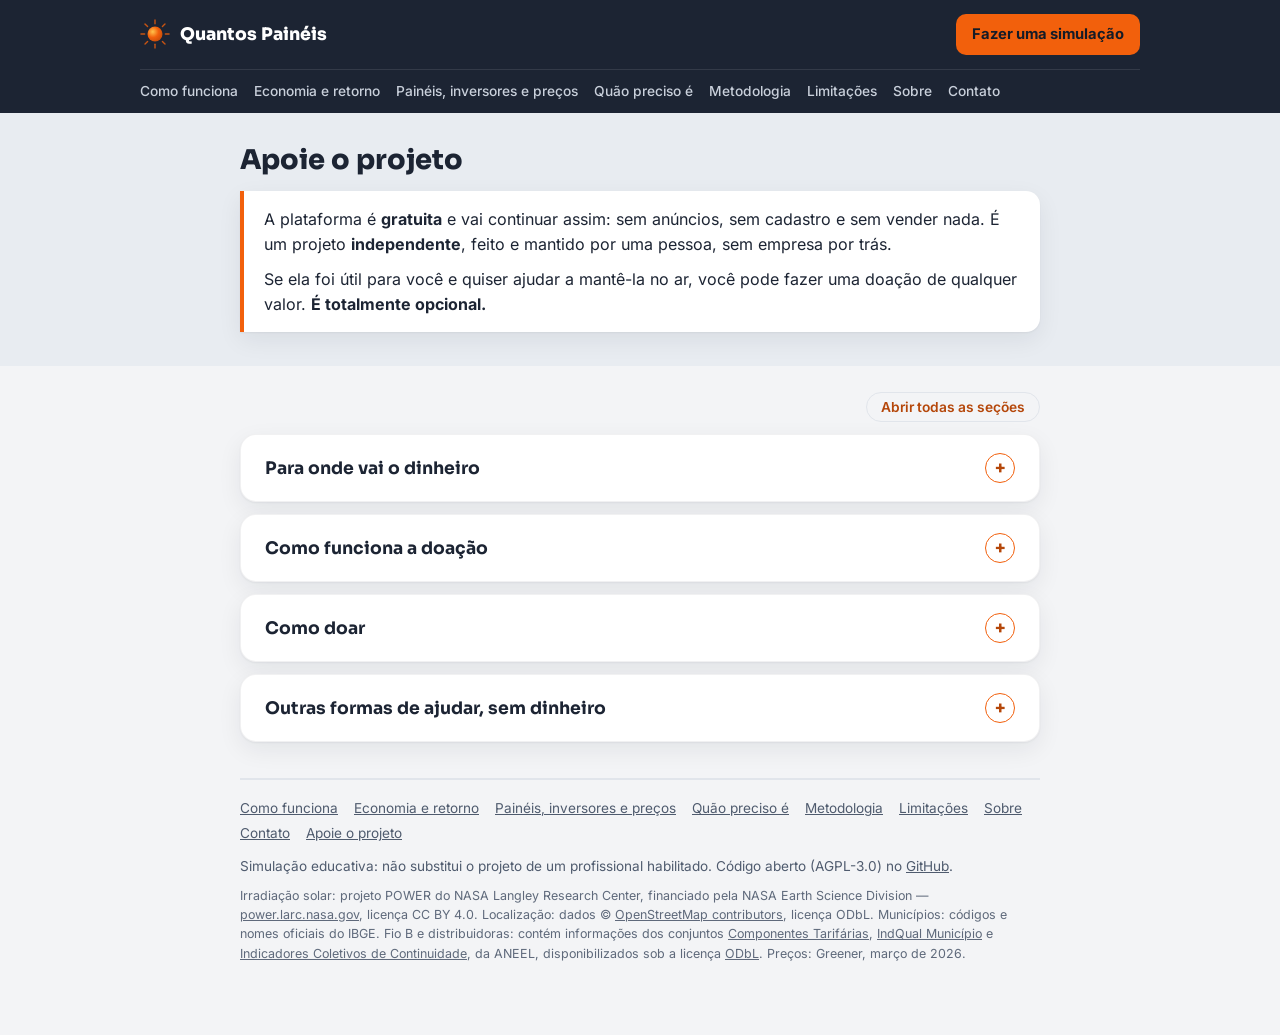
==== static/apoie.html @ cda0edd5 "Versao do site Quantos Paineis (publicacao) Tudo o que foi feito depois da entrega do TCC (fases 1 e" ====
<!DOCTYPE html>
<html lang="pt-br">
<head>
<meta charset="UTF-8">
<meta name="viewport" content="width=device-width, initial-scale=1">
<title>Apoie o projeto — Quantos Painéis</title>
<link rel="stylesheet" href="/static/style.css">
<link rel="stylesheet" href="/static/paginas.css">
<link rel="icon" href="/static/favicon.svg" type="image/svg+xml">
</head>
<body>
<a class="pular-conteudo no-print" href="#conteudo">Pular para o conteúdo</a>
<header class="topo-site no-print">
    <div class="topo-conteudo">
        <a class="topo-marca" href="/"><svg width="30" height="30" viewBox="0 0 64 64" aria-hidden="true" focusable="false"><defs><radialGradient id="solTopoGrad" cx="35%" cy="35%" r="70%"><stop offset="0%" stop-color="#FFC24B"/><stop offset="55%" stop-color="#F2600C"/><stop offset="100%" stop-color="#C94E0A"/></radialGradient></defs><g stroke="#F2600C" stroke-width="3" stroke-linecap="round" opacity="0.8"><line x1="32" y1="2" x2="32" y2="10"/><line x1="32" y1="54" x2="32" y2="62"/><line x1="2" y1="32" x2="10" y2="32"/><line x1="54" y1="32" x2="62" y2="32"/><line x1="10.7" y1="10.7" x2="16.2" y2="16.2"/><line x1="47.8" y1="47.8" x2="53.3" y2="53.3"/><line x1="10.7" y1="53.3" x2="16.2" y2="47.8"/><line x1="47.8" y1="16.2" x2="53.3" y2="10.7"/></g><circle cx="32" cy="32" r="16" fill="url(#solTopoGrad)"/></svg><span>Quantos Painéis</span></a>
        <div class="topo-acoes">
            <details class="topo-menu-celular">
                <summary>Páginas</summary>
                <ul>
                    <li><a href="/entenda">Como funciona</a></li>
                    <li><a href="/economia">Economia e retorno</a></li>
                    <li><a href="/equipamentos">Painéis, inversores e preços</a></li>
                    <li><a href="/precisao">Quão preciso é</a></li>
                    <li><a href="/metodologia">Metodologia</a></li>
                    <li><a href="/limitacoes">Limitações</a></li>
                    <li><a href="/sobre">Sobre</a></li>
                    <li><a href="/contato">Contato</a></li>
                </ul>
            </details>
            <a class="btn-simular-topo" href="/"><span class="so-pc">Fazer uma simulação</span><span class="so-cel">Simular</span></a>
        </div>
    </div>
    <nav class="topo-menu" aria-label="Páginas de explicação">
        <ul>
            <li><a href="/entenda">Como funciona</a></li>
            <li><a href="/economia">Economia e retorno</a></li>
            <li><a href="/equipamentos">Painéis, inversores e preços</a></li>
            <li><a href="/precisao">Quão preciso é</a></li>
            <li><a href="/metodologia">Metodologia</a></li>
            <li><a href="/limitacoes">Limitações</a></li>
            <li><a href="/sobre">Sobre</a></li>
            <li><a href="/contato">Contato</a></li>
        </ul>
    </nav>
</header>
<main id="conteudo">
<div class="faixa-pagina">
<div class="faixa-pagina-conteudo">
<h1 class="pagina-titulo">Apoie o projeto</h1>
<div class="resumo-pagina">
<p>A plataforma é <strong>gratuita</strong> e vai continuar assim: sem anúncios, sem cadastro e sem vender nada. É um projeto <strong>independente</strong>, feito e mantido por uma pessoa, sem empresa por trás.</p>
<p>Se ela foi útil para você e quiser ajudar a mantê-la no ar, você pode fazer uma doação de qualquer valor. <strong>É totalmente opcional.</strong></p>
</div>
</div>
</div>
<div class="page-wrap pagina-corpo">
<p class="abrir-todas no-print"><button type="button" class="btn-abrir-todas" aria-pressed="false">Abrir todas as seções</button></p>

<section class="card secao" aria-labelledby="para-onde-vai-o-dinheiro">
<details class="secao-sanfona">
    <summary><h2 id="para-onde-vai-o-dinheiro"><span class="divider-dot"></span>Para onde vai o dinheiro</h2></summary>
<div class="secao-conteudo">
<p>Manter o site tem um custo pequeno, e queremos que você saiba qual é:</p>
<div class="tabela-wrap"><table class="tabela-geracao">
<thead>
<tr>
<th scope="col">Custo</th>
<th scope="col">Valor</th>
<th scope="col">Situação</th>
</tr>
</thead>
<tbody>
<tr>
<th scope="row">Domínio (o endereço do site)</th>
<td>cerca de R$ 40 por ano</td>
<td>necessário</td>
</tr>
<tr>
<th scope="row">Hospedagem</th>
<td>R$ 0 hoje (plano gratuito)</td>
<td>funciona, mas o site "dorme" quando fica sem visitas e demora cerca de 1 minuto para abrir de novo</td>
</tr>
<tr>
<th scope="row">Hospedagem que não "dorme"</th>
<td>cerca de R$ 38 por mês</td>
<td>só se as doações permitirem</td>
</tr>
</tbody>
</table></div>
<p><strong>A ordem de uso das doações:</strong> primeiro, pagar o domínio. Se sobrar, melhorar a hospedagem, para o site abrir na hora.</p>
</div>
</details>
</section>

<section class="card secao" aria-labelledby="como-funciona-a-doacao">
<details class="secao-sanfona">
    <summary><h2 id="como-funciona-a-doacao"><span class="divider-dot"></span>Como funciona a doação</h2></summary>
<div class="secao-conteudo">
<ul>
<li><strong>Não dá direito a nada em troca.</strong> Quem doa e quem não doa usa exatamente a mesma plataforma, com os mesmos resultados. Não existe versão "melhor" para quem doa.</li>
<li><strong>Não aceitamos doações de empresas do setor de energia solar</strong> (fabricantes, distribuidores ou empresas instaladoras). A plataforma compara equipamentos e mostra preços de mercado, e ela só é confiável se ninguém do setor pagar por ela.</li>
<li><strong>Não pedimos cadastro para doar.</strong> Como em qualquer Pix, o seu nome aparece no extrato de quem recebe. Ele não é publicado nem usado para nada além da declaração de imposto de renda, que pede os dados de quem doou.</li>
</ul>
</div>
</details>
</section>

<section class="card secao" aria-labelledby="como-doar">
<details class="secao-sanfona">
    <summary><h2 id="como-doar"><span class="divider-dot"></span>Como doar</h2></summary>
<div class="secao-conteudo">
<p><strong>Pix:</strong> <em>(a chave será publicada junto com o site)</em></p>
</div>
</details>
</section>

<section class="card secao" aria-labelledby="outras-formas-de-ajudar-sem-dinheiro">
<details class="secao-sanfona">
    <summary><h2 id="outras-formas-de-ajudar-sem-dinheiro"><span class="divider-dot"></span>Outras formas de ajudar, sem dinheiro</h2></summary>
<div class="secao-conteudo">
<ul>
<li><strong>Avise se achar um erro.</strong> Numa ferramenta que se propõe a ser conferível, um erro apontado vale muito. Veja a página <a href="/contato"><strong>Contato</strong></a>.</li>
<li><strong>Compartilhe</strong> com quem está pensando em instalar energia solar.</li>
<li><strong>Se você programa</strong>, o código é aberto e está no <a href="https://github.com/gandalfa1/dimensionamento-fotovoltaico" target="_blank" rel="noopener">GitHub</a>.</li>
</ul>
</div>
</details>
</section>
</div>
</main>
<div class="page-wrap rodape-wrap">
<footer class="rodape-paginas">
    <ul>
        <li><a href="/entenda">Como funciona</a></li>
        <li><a href="/economia">Economia e retorno</a></li>
        <li><a href="/equipamentos">Painéis, inversores e preços</a></li>
        <li><a href="/precisao">Quão preciso é</a></li>
        <li><a href="/metodologia">Metodologia</a></li>
        <li><a href="/limitacoes">Limitações</a></li>
        <li><a href="/sobre">Sobre</a></li>
        <li><a href="/contato">Contato</a></li>
        <li><a href="/apoie">Apoie o projeto</a></li>
    </ul>
    <p>Simulação educativa: não substitui o projeto de um profissional habilitado. Código aberto (AGPL-3.0) no <a href="https://github.com/gandalfa1/dimensionamento-fotovoltaico" target="_blank" rel="noopener">GitHub</a>.</p>
    <p class="rodape-creditos">Irradiação solar: projeto POWER do NASA Langley Research Center, financiado pela NASA Earth Science Division — <a href="https://power.larc.nasa.gov/" target="_blank" rel="noopener">power.larc.nasa.gov</a>, licença CC BY 4.0. Localização: dados © <a href="https://www.openstreetmap.org/copyright" target="_blank" rel="noopener">OpenStreetMap contributors</a>, licença ODbL. Municípios: códigos e nomes oficiais do IBGE. Fio B e distribuidoras: contém informações dos conjuntos <a href="https://dadosabertos.aneel.gov.br/dataset/componentes-tarifarias" target="_blank" rel="noopener">Componentes Tarifárias</a>, <a href="https://dadosabertos.aneel.gov.br/dataset/indqual-municipio" target="_blank" rel="noopener">IndQual Município</a> e <a href="https://dadosabertos.aneel.gov.br/dataset/indicadores-coletivos-de-continuidade-dec-e-fec" target="_blank" rel="noopener">Indicadores Coletivos de Continuidade</a>, da ANEEL, disponibilizados sob a licença <a href="https://opendatacommons.org/licenses/odbl/1-0/" target="_blank" rel="noopener">ODbL</a>. Preços: Greener, março de 2026.</p>
</footer>
</div>
<script>
(function () {
    var secoes = document.querySelectorAll("details.secao-sanfona");
    function abrirAlvo() {
        if (!location.hash) { return; }
        var alvo = document.getElementById(decodeURIComponent(location.hash.slice(1)));
        if (!alvo) { return; }
        var d = alvo.closest("details.secao-sanfona");
        if (d && !d.open) { d.open = true; }
        alvo.scrollIntoView();
    }
    window.addEventListener("hashchange", abrirAlvo);
    abrirAlvo();
    var botao = document.querySelector(".btn-abrir-todas");
    function todasAbertas() { return Array.prototype.every.call(secoes, function (d) { return d.open; }); }
    function atualizarBotao() {
        if (!botao) { return; }
        var abertas = todasAbertas();
        botao.textContent = abertas ? "Fechar todas as seções" : "Abrir todas as seções";
        botao.setAttribute("aria-pressed", abertas ? "true" : "false");
    }
    if (botao) {
        botao.addEventListener("click", function () {
            var abrir = !todasAbertas();
            secoes.forEach(function (d) { d.open = abrir; });
            atualizarBotao();
        });
        secoes.forEach(function (d) { d.addEventListener("toggle", atualizarBotao); });
    }
    window.addEventListener("beforeprint", function () {
        secoes.forEach(function (d) { if (!d.open) { d.open = true; d.dataset.abertaParaImprimir = "sim"; } });
    });
    window.addEventListener("afterprint", function () {
        document.querySelectorAll("details[data-aberta-para-imprimir]").forEach(function (d) {
            d.open = false; delete d.dataset.abertaParaImprimir;
        });
        atualizarBotao();
    });
})();
</script>
<script src="/static/tabelas.js" defer></script>
</body>
</html>
---- static/style.css ----
/* =========================================================
   Plataforma de Dimensionamento Solar — estilo visual
   Paleta: branco + laranja (tema solar), com toques dourados
   ========================================================= */

/* Fontes guardadas no próprio site (30/09/2026, fase 1, passo 5). Antes vinham
   do Google Fonts, e o navegador de quem visita se conectava ao Google. Mesmas
   famílias e pesos de antes (Sora 600/700/800, Inter 400/500/600/700), conjunto
   latino, licença SIL Open Font License 1.1 (fonts/OFL-Inter.txt e
   fonts/OFL-Sora.txt); arquivos do pacote @fontsource 5.3.0. */
@font-face {
  font-family: 'Sora';
  font-style: normal;
  font-weight: 600;
  font-display: swap;
  src: url('fonts/sora-latin-600-normal.woff2') format('woff2');
}
@font-face {
  font-family: 'Sora';
  font-style: normal;
  font-weight: 700;
  font-display: swap;
  src: url('fonts/sora-latin-700-normal.woff2') format('woff2');
}
@font-face {
  font-family: 'Sora';
  font-style: normal;
  font-weight: 800;
  font-display: swap;
  src: url('fonts/sora-latin-800-normal.woff2') format('woff2');
}
@font-face {
  font-family: 'Inter';
  font-style: normal;
  font-weight: 400;
  font-display: swap;
  src: url('fonts/inter-latin-400-normal.woff2') format('woff2');
}
@font-face {
  font-family: 'Inter';
  font-style: normal;
  font-weight: 500;
  font-display: swap;
  src: url('fonts/inter-latin-500-normal.woff2') format('woff2');
}
@font-face {
  font-family: 'Inter';
  font-style: normal;
  font-weight: 600;
  font-display: swap;
  src: url('fonts/inter-latin-600-normal.woff2') format('woff2');
}
@font-face {
  font-family: 'Inter';
  font-style: normal;
  font-weight: 700;
  font-display: swap;
  src: url('fonts/inter-latin-700-normal.woff2') format('woff2');
}

:root {
  /* DESIGN B "faixa escura" (melhorias do site, 03/10/2026, parte 1), escolhido
     pela aluna. Fundo cinza-claro frio, texto azul-noite, o laranja #F2600C
     mantido como cor de destaque. Contraste conferido (WCAG AA = 4,5:1):
     texto #1C2433 sobre branco 15,6:1; texto apagado #4F5B6E sobre branco
     6,9:1 e sobre o fundo 6,3:1; laranja-escuro #B5470A (links) sobre branco
     5,4:1 e sobre o fundo 4,9:1. Antes: #C94E0A sobre #FAF7F2 dava 4,29:1. */
  --color-bg: #F3F4F6;
  --color-surface: #FFFFFF;
  --color-primary: #F2600C;
  --color-primary-dark: #B5470A;
  --color-gold: #FFC24B;
  --color-text: #1C2433;
  --color-text-muted: #4F5B6E;
  --color-border: #E1E5EB;
  --color-dica-bg: #FFF6E6;
  --color-muted-bar: #C9D0DB;
  /* o "céu noturno" do topo e do resumo do resultado */
  --color-noite: #1C2433;
  --color-noite-2: #141B27;
  --color-noite-texto: #C9D0DB;
  --shadow-card: 0 1px 2px rgba(20, 27, 39, 0.05), 0 8px 24px rgba(20, 27, 39, 0.07);
  --radius: 14px;
}

* { box-sizing: border-box; }

html { scroll-behavior: smooth; }

body {
  margin: 0;
  background: var(--color-bg);
  color: var(--color-text);
  font-family: 'Inter', system-ui, sans-serif;
  font-size: 16px;
  line-height: 1.55;
}

/* A faixa "horizonte solar" (6 px em degradê) que ficava no alto da página
   saiu no design B: o topo escuro com o sol faz esse papel. */

.page-wrap {
  max-width: 840px;
  margin: 0 auto;
  padding: 40px 20px 64px;
}

/* ---------- Cabeçalho ---------- */
.page-header {
  display: flex;
  align-items: center;
  gap: 16px;
  margin-bottom: 28px;
}

.sun-icon svg { display: block; }

.page-header h1 {
  font-family: 'Sora', sans-serif;
  font-size: 1.65rem;
  font-weight: 800;
  margin: 0 0 4px;
  color: var(--color-text);
}

.page-header p {
  margin: 0;
  color: var(--color-text-muted);
  font-size: 0.98rem;
}

/* ---------- Resumo em destaque (hero) ----------
   design B, parte 3 (06/10/2026): o resumo do resultado passou para o
   "céu noturno", o mesmo azul-noite do topo e da faixa da página inicial,
   com o brilho laranja no canto. Os NÚMEROS ficam em dourado (#FFC24B sobre
   #1C2433 = 9,7:1) e os rótulos em cinza-claro (#C9D0DB = 10,0:1). Antes o
   fundo era um degradê laranja com texto branco, que na parte clara dava
   3,25:1 (abaixo dos 4,5:1 do WCAG AA). */
.resumo-hero {
  background:
    radial-gradient(520px 260px at 0% 0%, rgba(242, 96, 12, 0.32), transparent 65%),
    var(--color-noite);
  color: #fff;
  border-radius: var(--radius);
  padding: 26px 30px;
  margin-bottom: 24px;
  box-shadow: 0 12px 30px rgba(20, 27, 39, 0.22);
}

.resumo-hero .resumo-label {
  font-size: 0.78rem;
  text-transform: uppercase;
  letter-spacing: 0.07em;
  color: var(--color-gold);
  margin: 0 0 6px;
  font-weight: 700;
}

.resumo-hero .resumo-numero-grande {
  font-family: 'Sora', sans-serif;
  font-size: 2.3rem;
  font-weight: 800;
  margin: 0;
  line-height: 1.15;
  color: #fff;
}

.resumo-hero .resumo-subtitulo {
  font-size: 0.98rem;
  color: var(--color-noite-texto);
  margin: 4px 0 18px;
}

.resumo-stats {
  display: grid;
  grid-template-columns: repeat(3, 1fr);
  gap: 16px;
  padding-top: 16px;
  border-top: 1px solid rgba(255, 255, 255, 0.14);
}

.resumo-stat {
  display: flex;
  flex-direction: column;
  gap: 3px;
}

.resumo-stat-label {
  font-size: 0.72rem;
  color: var(--color-noite-texto);
  text-transform: uppercase;
  letter-spacing: 0.04em;
}

.resumo-stat-valor {
  font-family: 'Sora', sans-serif;
  font-weight: 700;
  font-size: 1.3rem;
  color: var(--color-gold);
}

/* ITENS 18 + 2 (06/10/2026): "cerca de" / "em média" numa linha pequena
   acima do número arredondado do resumo. */
.resumo-cerca {
  display: block;
  font-family: 'Inter', sans-serif;
  font-weight: 500;
  font-size: 0.72rem;
  color: var(--color-noite-texto);
}

/* (revisao geral, parte 3, 07/10/2026) a garantia de 25 anos, embaixo do tempo de retorno. */
.resumo-garantia {
  display: block;
  font-family: 'Inter', sans-serif;
  font-weight: 500;
  font-size: 0.72rem;
  color: var(--color-noite-texto);
  margin-top: 4px;
}

/* Nota embaixo do quadro "Investimento e retorno": valores exatos x resumo. */
.nota-exata {
  font-size: 0.8rem;
  color: var(--color-text-muted);
  margin: 12px 0 0;
}

.resumo-hero .resumo-aviso {
  margin: 16px 0 0;
  padding-top: 12px;
  border-top: 1px solid rgba(255, 255, 255, 0.14);
  font-size: 0.78rem;
  color: var(--color-noite-texto);
}

/* ---------- Cartões / seções ---------- */
.card {
  background: var(--color-surface);
  border: 1px solid rgba(20, 27, 39, 0.06);
  border-radius: 16px;
  box-shadow: var(--shadow-card);
  padding: 30px 32px 32px;
  margin-bottom: 24px;
}

/* design B: o título do cartão perdeu a bolinha e o fio bege de baixo
   (menos "caixa dentro de caixa"); ficou maior e escuro */
.card h2 {
  font-family: 'Sora', sans-serif;
  font-size: 1.25rem;
  font-weight: 700;
  margin: 0 0 18px;
  color: var(--color-text);
  display: flex;
  align-items: center;
  gap: 8px;
}

.card h2 .divider-dot { display: none; }

.card h3 {
  font-family: 'Sora', sans-serif;
  font-size: 0.95rem;
  font-weight: 700;
  margin: 0 0 12px;
  color: var(--color-text-muted);
}

/* ---------- Formulário ---------- */
.form-group {
  margin-bottom: 20px;
}

.form-group label {
  display: flex;
  align-items: center;
  flex-wrap: wrap;
  gap: 6px;
  font-weight: 600;
  font-size: 0.92rem;
  margin-bottom: 6px;
  color: var(--color-text);
}

.form-group .hint {
  font-size: 0.84rem;
  color: var(--color-text-muted);
  margin: 4px 0 0;
}

input[type="text"],
input[type="number"],
select {
  width: 100%;
  min-height: 48px;
  padding: 11px 14px;
  font-family: 'Inter', sans-serif;
  font-size: 1rem;
  color: var(--color-text);
  background: #FFFFFF;
  border: 1.5px solid #C3CAD5;
  border-radius: 10px;
  transition: border-color 0.15s ease, box-shadow 0.15s ease;
}

input[type="text"]:focus,
input[type="number"]:focus,
select:focus {
  outline: none;
  border-color: var(--color-primary-dark);
  box-shadow: 0 0 0 3px rgba(242, 96, 12, 0.25);
}

.form-row {
  display: grid;
  grid-template-columns: 1fr 1fr;
  gap: 18px;
}

/* ---------- Dois caminhos para informar o consumo (14/09/2026) ----------
   A media e o historico de 12 meses sao caminhos ALTERNATIVOS, nao etapas
   de um mesmo preenchimento. Empilhados, um embaixo do outro, eles pareciam
   sequencia. Lado a lado, com o "ou" no meio, a escolha fica explicita. */
.caminhos {
  display: grid;
  grid-template-columns: 1fr auto 1fr;
  gap: 14px;
  align-items: start;
  margin: 4px 0 20px;
}

.caminho {
  border: 1.5px solid var(--color-border);
  border-radius: 12px;
  background: #F8F9FB;
  padding: 16px 16px 14px;
}

.caminho-titulo {
  font-family: 'Sora', sans-serif;
  font-size: 0.92rem;
  font-weight: 700;
  color: var(--color-text);
  margin: 0 0 8px;
}

/* O "ou" e uma coluna estreita entre as duas caixas, com um fio vertical
   atravessando por tras da palavra. */
.caminho-ou {
  position: relative;
  align-self: start;
  min-height: 132px;
  display: flex;
  align-items: center;
  justify-content: center;
  width: 34px;
}

.caminho-ou::before {
  content: "";
  position: absolute;
  top: 6px;
  bottom: 6px;
  left: 50%;
  width: 1px;
  background: var(--color-border);
}

.caminho-ou span {
  position: relative;
  background: var(--color-surface);
  padding: 6px 0;
  font-size: 0.78rem;
  letter-spacing: 1px;
  color: var(--color-text-muted);
}

/* Dentro da caixa, o bloco recolhido dos 12 meses nao precisa da propria
   moldura: a caixa ja e a moldura. */
.caminho .exemplo-fatura {
  border: none;
  background: transparent;
  border-radius: 0;
  margin: 0;
  padding: 0;
}

.caminho .exemplo-fatura summary { padding: 8px 0; }
.caminho .exemplo-fatura-conteudo { padding: 4px 0 0; }

/* Os 12 meses numa grade de 3 colunas: cabe na caixa estreita, fica com
   4 linhas em vez de 6 e lembra o quadro do historico da propria fatura. */
.caminho .form-row {
  grid-template-columns: repeat(3, 1fr);
  gap: 8px;
}

.caminho .form-row .form-group { margin-bottom: 6px; min-width: 0; }

.caminho .form-row label {
  font-size: 0.78rem;
  font-weight: 600;
  margin-bottom: 3px;
  color: var(--color-text-muted);
}

.caminho .form-row input[type="number"] {
  padding: 8px 8px;
  font-size: 0.9rem;
}

@media (max-width: 600px) {
  .caminhos { grid-template-columns: 1fr; }
  .caminho-ou {
    width: auto;
    min-height: 0;
    padding: 2px 0;
  }
  .caminho-ou::before {
    top: 50%;
    bottom: auto;
    left: 6px;
    right: 6px;
    width: auto;
    height: 1px;
  }
  .caminho-ou span { padding: 0 12px; }
}

/* ---------- Autocomplete de cidade ---------- */
.autocomplete-wrap { position: relative; }

.sugestoes-lista {
  position: absolute;
  z-index: 40;
  top: 100%;
  left: 0;
  right: 0;
  margin: 4px 0 0;
  padding: 6px 0;
  list-style: none;
  background: #fff;
  border: 1.5px solid var(--color-border);
  border-radius: 10px;
  box-shadow: 0 10px 26px rgba(43, 38, 32, 0.14);
  max-height: 230px;
  overflow-y: auto;
}

.sugestoes-lista li {
  padding: 9px 14px;
  font-size: 0.9rem;
  cursor: pointer;
  border-bottom: 1px solid var(--color-border);
}

.sugestoes-lista li:last-child { border-bottom: none; }

.sugestoes-lista li:hover {
  background: var(--color-dica-bg);
}

.hint-fonte {
  font-size: 0.72rem;
  color: var(--color-text-muted);
  /* (revisao geral, parte 3, 07/10/2026) sem a opacidade de 0,75: com ela o
     contraste caia para 3,6:1 (o WCAG AA pede 4,5:1 em texto pequeno). */
  margin: 3px 0 0;
}

/* ---------- Exemplo ilustrativo de fatura ---------- */
.exemplo-fatura {
  margin: 4px 0 22px;
  border: 1.5px solid var(--color-border);
  border-radius: 12px;
  padding: 2px 16px;
  background: #F8F9FB;
}

.exemplo-fatura summary {
  cursor: pointer;
  list-style: none;
  padding: 12px 2px;
  font-weight: 600;
  font-size: 0.92rem;
  display: flex;
  justify-content: space-between;
  align-items: center;
  gap: 12px;
  color: var(--color-primary-dark);
}

.exemplo-fatura summary::-webkit-details-marker { display: none; }

.exemplo-fatura summary::after {
  content: "+";
  font-family: 'Sora', sans-serif;
  font-size: 1.3rem;
  font-weight: 700;
  color: var(--color-primary);
  flex-shrink: 0;
  transition: transform 0.15s ease;
}

.exemplo-fatura[open] summary::after { transform: rotate(45deg); }

.exemplo-fatura-conteudo { padding: 4px 2px 16px; }

.exemplo-fatura-img {
  width: 100%;
  max-width: 560px;
  display: block;
  margin: 6px auto 10px;
  border-radius: 10px;
  border: 1px solid var(--color-border);
  background: #fff;
}

.btn-simular {
  width: 100%;
  padding: 14px 20px;
  margin-top: 6px;
  min-height: 54px;
  font-family: 'Sora', sans-serif;
  font-size: 1.05rem;
  font-weight: 700;
  /* design B: texto escuro sobre o laranja = 5,3:1 (o branco dava 3,25:1) */
  color: var(--color-noite-2);
  background: var(--color-primary);
  border: none;
  border-radius: 12px;
  cursor: pointer;
  transition: transform 0.12s ease, box-shadow 0.12s ease, opacity 0.12s ease, background 0.12s ease;
  box-shadow: 0 6px 16px rgba(242, 96, 12, 0.25);
}

.btn-simular:hover { background: #FF7A2E; transform: translateY(-1px); box-shadow: 0 8px 20px rgba(242, 96, 12, 0.32); }
.btn-simular:focus-visible { outline: 3px solid var(--color-noite); outline-offset: 3px; }
.btn-simular:active { transform: translateY(0); }
.btn-simular:disabled {
  opacity: 0.75;
  cursor: not-allowed;
  transform: none;
}

.btn-secundario {
  display: inline-block;
  margin-top: 8px;
  padding: 11px 22px;
  font-family: 'Sora', sans-serif;
  font-weight: 700;
  font-size: 0.95rem;
  color: var(--color-primary-dark);
  background: #fff;
  border: 1.5px solid var(--color-primary);
  border-radius: 10px;
  text-decoration: none;
  transition: background 0.15s ease;
}
.btn-secundario:hover { background: var(--color-dica-bg); }

button.btn-secundario {
  cursor: pointer;
  font-family: 'Sora', sans-serif;
}

/* ---------- Tooltip (ícone "i" com dica ao passar o mouse/tocar) ---------- */
.tip {
  position: relative;
  display: inline-flex;
  vertical-align: middle;
}

.tip-btn {
  /* (revisao geral, parte 3, 07/10/2026) 19 -> 24 px: o WCAG 2.2 (2.5.8) pede
     area de toque de pelo menos 24 x 24 px. */
  width: 24px;
  height: 24px;
  border-radius: 50%;
  border: 1.5px solid var(--color-primary);
  background: #fff;
  color: var(--color-primary-dark);
  font-family: 'Sora', sans-serif;
  font-weight: 700;
  font-size: 0.78rem;
  line-height: 1;
  cursor: help;
  display: inline-flex;
  align-items: center;
  justify-content: center;
  padding: 0;
}

.tip-bubble {
  position: absolute;
  left: 50%;
  bottom: 135%;
  transform: translateX(-50%) translateY(6px);
  width: 250px;
  max-width: 70vw;
  background: var(--color-text);
  color: #fff;
  font-size: 0.82rem;
  font-weight: 400;
  line-height: 1.45;
  padding: 10px 12px;
  border-radius: 8px;
  box-shadow: 0 8px 20px rgba(0, 0, 0, 0.18);
  opacity: 0;
  visibility: hidden;
  transition: opacity 0.15s ease, transform 0.15s ease;
  z-index: 30;
  text-align: left;
  pointer-events: none;
}

.tip-bubble::after {
  content: "";
  position: absolute;
  top: 100%;
  left: 50%;
  transform: translateX(-50%);
  border: 6px solid transparent;
  border-top-color: var(--color-text);
}

.tip:hover .tip-bubble,
.tip:focus-within .tip-bubble,
.tip-btn:focus .tip-bubble {
  opacity: 1;
  visibility: visible;
  transform: translateX(-50%) translateY(0);
}

/* ---------- Listas de resultado ---------- */
.resultado-lista {
  list-style: none;
  margin: 0;
  padding: 0;
}

.resultado-lista li {
  display: flex;
  justify-content: space-between;
  align-items: center;
  gap: 12px;
  padding: 10px 0;
  /* design B, parte 3: fio contínuo e claro (o tracejado saiu) */
  border-bottom: 1px solid var(--color-border);
  font-size: 0.96rem;
}

.resultado-lista li:last-child { border-bottom: none; }

.resultado-lista li span:first-child {
  display: flex;
  align-items: center;
  gap: 6px;
}

/* design B, parte 3: valores em tinta escura (antes laranja-escuro) - o
   laranja fica só nos destaques */
.resultado-lista .valor {
  font-weight: 700;
  color: var(--color-text);
  white-space: nowrap;
}

.resultado-lista li.destaque {
  background: var(--color-dica-bg);
  border-left: 3px solid var(--color-primary);
  border-radius: 8px;
  padding: 12px 14px;
  margin-top: 6px;
  border-bottom: none;
}

.resultado-lista li.destaque .valor { font-size: 1.1rem; font-family: 'Sora', sans-serif; }

/* ---------- Tabela mês a mês ---------- */
.tabela-wrap { overflow-x: auto; }

table.tabela-geracao {
  width: 100%;
  border-collapse: collapse;
  font-size: 0.92rem;
}

/* design B, parte 3: cabeçalho azul-noite com texto branco (15,6:1); antes
   era laranja com texto branco (3,25:1) */
table.tabela-geracao th {
  background: var(--color-noite);
  color: #fff;
  font-family: 'Sora', sans-serif;
  font-weight: 700;
  text-align: left;
  padding: 10px 14px;
}

table.tabela-geracao th:first-child { border-top-left-radius: 8px; }
table.tabela-geracao th:last-child { border-top-right-radius: 8px; }

table.tabela-geracao td {
  padding: 9px 14px;
  border-bottom: 1px solid var(--color-border);
}

table.tabela-geracao tr:nth-child(even) td {
  background: #F7F8FA;
}

/* itens 28 e 11 (06/10/2026): tabela do retorno ano a ano. A ultima linha e o
   ano em que a economia somada alcanca o custo: em negrito, com a borda de
   baixo mais forte, sem cor nova. Valores em reais alinhados a direita. */
table.tabela-retorno td:nth-child(n+2),
table.tabela-retorno th:nth-child(n+2) { text-align: right; }
table.tabela-retorno tr.linha-retorno td {
  font-weight: 700;
  border-bottom: 2px solid var(--color-noite);
}
table.tabela-retorno td { white-space: nowrap; }
table.tabela-retorno .retorno-meses { color: var(--color-text-muted); font-size: 0.85em; }
@media (max-width: 480px) {
  table.tabela-retorno { font-size: 0.82rem; }
  table.tabela-retorno th, table.tabela-retorno td { padding: 8px 6px; }
  table.tabela-retorno .retorno-meses { display: block; }
}

/* ---------- Gráficos de barra (feitos só com HTML/CSS) ---------- */
.grafico-scroll {
  overflow-x: auto;
  padding-bottom: 4px;
}

.grafico-barras {
  display: flex;
  align-items: flex-end;
  gap: 8px;
  height: 190px;
  min-width: 480px;
  padding-top: 30px;
  border-bottom: 2px solid var(--color-border);
}

.barra-col {
  flex: 1;
  display: flex;
  flex-direction: column;
  align-items: center;
  justify-content: flex-end;
  height: 100%;
}

.barra-valor {
  font-size: 0.66rem;
  font-weight: 700;
  color: var(--color-primary-dark);
  margin-bottom: 4px;
  white-space: nowrap;
}

.barra {
  width: 100%;
  max-width: 30px;
  border-radius: 6px 6px 0 0;
  background: linear-gradient(180deg, var(--color-gold), var(--color-primary));
}

.barra-gasto {
  background: linear-gradient(180deg, var(--color-primary), var(--color-primary-dark));
}

.mes-label {
  margin-top: 8px;
  font-size: 0.72rem;
  color: var(--color-text-muted);
}

.grafico-legenda {
  display: flex;
  gap: 20px;
  margin-bottom: 14px;
  font-size: 0.85rem;
  color: var(--color-text-muted);
}

.grafico-legenda .legenda-item {
  display: flex;
  align-items: center;
  gap: 6px;
}

.swatch {
  width: 12px;
  height: 12px;
  border-radius: 3px;
  display: inline-block;
}

.swatch-antes { background: var(--color-muted-bar); }
.swatch-depois { background: linear-gradient(135deg, var(--color-gold), var(--color-primary)); }

.grafico-barras-par {
  display: flex;
  align-items: flex-end;
  gap: 10px;
  height: 190px;
  min-width: 520px;
  padding-top: 8px;
  border-bottom: 2px solid var(--color-border);
}

.par-col {
  flex: 1;
  display: flex;
  flex-direction: column;
  align-items: center;
  justify-content: flex-end;
  height: 100%;
}

.par-barras {
  display: flex;
  align-items: flex-end;
  gap: 3px;
  height: 100%;
}

.par-barras .barra-antes,
.par-barras .barra-depois {
  width: 15px;
  border-radius: 5px 5px 0 0;
}

.par-barras .barra-antes { background: var(--color-muted-bar); }
.par-barras .barra-depois { background: linear-gradient(180deg, var(--color-gold), var(--color-primary)); }

.grafico-nota {
  font-size: 0.8rem;
  color: var(--color-text-muted);
  margin: 14px 0 0;
}

/* ---------- Comparação simples (2 barras): fatura informada vs. com solar ---------- */
.comparacao-simples {
  display: flex;
  align-items: flex-end;
  justify-content: center;
  gap: 26px;
  height: 200px;
  padding-top: 30px;
  margin: 6px 0 4px;
}

.comparacao-col {
  display: flex;
  flex-direction: column;
  align-items: center;
  justify-content: flex-end;
  height: 100%;
  width: 130px;
}

.comparacao-valor {
  font-family: 'Sora', sans-serif;
  font-weight: 700;
  font-size: 1rem;
  margin-bottom: 6px;
  color: var(--color-text);
}

.comparacao-barra {
  width: 88px;
  border-radius: 8px 8px 0 0;
}

.comparacao-antes { background: var(--color-muted-bar); }
.comparacao-depois { background: linear-gradient(180deg, var(--color-gold), var(--color-primary)); }

.comparacao-label {
  margin-top: 10px;
  font-size: 0.82rem;
  color: var(--color-text-muted);
  text-align: center;
  max-width: 128px;
  line-height: 1.3;
}

.comparacao-seta {
  display: flex;
  align-items: center;
  justify-content: center;
  height: 100%;
  padding-bottom: 46px;
}

.comparacao-delta {
  display: block;
  font-family: 'Sora', sans-serif;
  font-weight: 700;
  color: var(--color-primary-dark);
  background: var(--color-dica-bg);
  border-radius: 10px;
  padding: 10px 14px;
  font-size: 0.92rem;
  text-align: center;
  line-height: 1.35;
  white-space: nowrap;
}

.comparacao-delta small {
  display: block;
  font-weight: 600;
  font-size: 0.72rem;
  opacity: 0.85;
}

/* ---------- FAQ (usa <details>/<summary>, sem precisar de JavaScript) ---------- */
.faq-item {
  border-bottom: 1px solid var(--color-border);
}

.faq-item:last-child { border-bottom: none; }

.faq-item summary {
  cursor: pointer;
  list-style: none;
  padding: 14px 4px;
  font-weight: 600;
  font-size: 0.98rem;
  display: flex;
  justify-content: space-between;
  align-items: center;
  gap: 12px;
}

.faq-item summary::-webkit-details-marker { display: none; }

.faq-item summary::after {
  content: "+";
  font-family: 'Sora', sans-serif;
  font-size: 1.3rem;
  font-weight: 700;
  color: var(--color-primary);
  flex-shrink: 0;
  transition: transform 0.15s ease;
}

.faq-item[open] summary::after { transform: rotate(45deg); }

.faq-item p {
  margin: 0 4px 16px;
  color: var(--color-text-muted);
  font-size: 0.92rem;
}

/* ---------- Erro ---------- */
.erro-box {
  background: #FFF1EC;
  border-left: 4px solid var(--color-primary-dark);
  border-radius: 8px;
  padding: 18px 20px;
}

.erro-box h1 {
  font-family: 'Sora', sans-serif;
  font-size: 1.2rem;
  margin: 0 0 8px;
}

/* ---------- Pular para o conteudo e tabelas largas (revisao geral, parte 3, 07/10/2026) ----------
   O link fica fora da tela e aparece no primeiro Tab: quem usa teclado nao precisa
   passar pelos itens do menu. A "dica-rolagem" e escrita pelo static/tabelas.js
   so acima das tabelas que nao cabem na tela. */
.pular-conteudo {
  position: absolute;
  left: -9999px;
  top: 8px;
  z-index: 1000;
  background: #fff;
  color: var(--color-primary-dark);
  font-weight: 700;
  padding: 10px 16px;
  border-radius: 8px;
  box-shadow: 0 4px 14px rgba(0, 0, 0, 0.25);
}
.pular-conteudo:focus { left: 12px; }
.dica-rolagem {
  font-size: 0.82rem;
  color: var(--color-text-muted);
  margin: 6px 0 4px;
}
.tabela-wrap:focus-visible,
.grafico-rolagem:focus-visible {
  outline: 2px solid var(--color-primary);
  outline-offset: 2px;
}

/* ---------- Uso do formulario (revisao geral, parte 3, 07/10/2026) ---------- */
.link-botao {
  background: none;
  border: 0;
  padding: 0;
  font: inherit;
  font-weight: 600;
  color: var(--color-primary-dark);
  text-decoration: underline;
  cursor: pointer;
}
@media (max-width: 600px) {
  .botoes-imprimir { display: flex; flex-direction: column; gap: 8px; }
  .botoes-imprimir .btn-secundario { width: 100%; margin: 0; }
}

/* ---------- Rodapé ---------- */
.rodape {
  text-align: center;
  color: var(--color-text-muted);
  font-size: 0.82rem;
  margin-top: 32px;
}

/* ---------- Responsivo ---------- */
@media (max-width: 600px) {
  .page-wrap { padding: 24px 16px 48px; }

  /* ---------- Balaozinho de dica no celular (16/09/2026) ----------
     PROBLEMA MEDIDO no Chromium, numa tela de 390 px: o balaozinho tem
     250 px de largura fixa e e posicionado CENTRADO no icone "i". Sempre
     que o "i" fica a menos de 125 px de uma das bordas, o balaozinho passa
     da tela. Medido: a pagina do formulario ficava com 444 px e a de
     resultado com 456 px, e as duas rolavam de lado. O estouro pela
     ESQUERDA nao produz rolagem nenhuma - ele simplesmente CORTA o texto
     fora da tela (um dos balaozinhos do formulario comecava em -80 px, ou
     seja, um terco dele nao dava para ler).
     ESTREITAR NAO RESOLVE: como o balaozinho e centrado no "i", ele pode
     estourar dos dois lados, e a largura que caberia em todos os casos
     seria pequena demais para o texto.
     CORRECAO ADOTADA: no celular o balaozinho deixa de ficar colado no "i"
     e passa a aparecer preso ao rodape da tela, com 16 px de folga de cada
     lado - o mesmo respiro lateral que a pagina ja usa. Como e
     "position: fixed", ele e posicionado em relacao a TELA e nao entra na
     largura da pagina, entao nao tem como criar rolagem lateral; e como a
     largura vem das duas bordas, o texto cabe inteiro em qualquer celular.
     A seta sai junto, porque ela apontava para o "i". */
  .tip-bubble {
    position: fixed;
    left: 16px;
    right: 16px;
    bottom: 16px;
    top: auto;
    width: auto;
    max-width: none;
    transform: translateY(8px);
    z-index: 60;
    box-shadow: 0 10px 30px rgba(0, 0, 0, 0.32);
  }

  .tip-bubble::after { display: none; }

  .tip:hover .tip-bubble,
  .tip:focus-within .tip-bubble,
  .tip-btn:focus .tip-bubble { transform: translateY(0); }

  .card { padding: 20px 18px 22px; }
  .form-row { grid-template-columns: 1fr; }
  .page-header h1 { font-size: 1.35rem; }
  .resultado-lista li { flex-direction: column; align-items: flex-start; gap: 2px; }
  .resumo-hero .resumo-numero-grande { font-size: 1.7rem; }
  .resumo-hero { padding: 22px 20px; }
  .resumo-stats { grid-template-columns: 1fr; gap: 10px; }
  .comparacao-simples { gap: 12px; }
  .comparacao-col { width: 105px; }
  .comparacao-seta { padding-bottom: 40px; }
}

/* ---------- Impressão / Salvar como PDF ---------- */
.no-print { }

@media print {
  .topo-site { display: none !important; }
  body { background: #fff; }
  * {
    -webkit-print-color-adjust: exact !important;
    print-color-adjust: exact !important;
    color-adjust: exact !important;
  }
  .card { box-shadow: none; border: 1px solid #ddd; }
  .resumo-hero {
    background: #fff !important;
    color: var(--color-text) !important;
    border: 2px solid var(--color-primary);
    box-shadow: none;
  }
  .resumo-hero .resumo-aviso { border-top-color: var(--color-border); }
  /* design B, parte 3: dourado e cinza-claro somem no papel branco */
  .resumo-hero .resumo-label,
  .resumo-hero .resumo-numero-grande,
  .resumo-hero .resumo-subtitulo,
  .resumo-hero .resumo-stat-label,
  .resumo-hero .resumo-stat-valor,
  .resumo-hero .resumo-cerca,
  .resumo-hero .resumo-garantia,
  .resumo-hero .resumo-aviso { color: var(--color-text) !important; }
  .resumo-stats { border-top-color: var(--color-border); }
  table.tabela-geracao th { background: #E9ECF1 !important; color: var(--color-text) !important; }
  .tip-btn { display: none; }
  .grafico-barras, .grafico-barras-par { min-width: 0; }
  .grafico-scroll { overflow: visible; }
  .no-print { display: none !important; }
}

/* =========================================================
   TOPO COMUM A TODAS AS PÁGINAS (design B, parte 1 — 03/10/2026)
   Antes, só as 9 páginas de explicação tinham marca e menu no topo; a
   página inicial e a do resultado não tinham, e o site parecia dois sites.
   Agora as 11 telas usam o mesmo topo: templates/_topo.html (inicial e
   resultado) e o gerador das páginas (claude/paginas_base.py) escrevem a
   MESMA marcação. No computador o menu fica numa segunda linha; no celular
   ele vira o botão "Páginas" (<details>, sem nenhum script).
   ========================================================= */
.topo-site {
  background: var(--color-noite);
  color: #fff;
}

.topo-conteudo {
  position: relative;
  /* o topo é mais largo que o conteúdo (840 px) para o menu de 8 páginas
     caber numa linha só */
  max-width: 1040px;
  margin: 0 auto;
  padding: 14px 20px;
  display: flex;
  align-items: center;
  justify-content: space-between;
  flex-wrap: wrap;
  gap: 10px 14px;
}

.topo-marca {
  display: flex;
  align-items: center;
  gap: 10px;
  color: #fff;
  text-decoration: none;
  font-family: 'Sora', sans-serif;
  font-weight: 800;
  font-size: 1.08rem;
}

.topo-marca svg { display: block; flex-shrink: 0; }

.topo-acoes {
  display: flex;
  align-items: center;
  gap: 10px;
}

/* botão laranja com texto escuro: 5,3:1 (branco sobre o laranja dava 3,25:1) */
.btn-simular-topo {
  display: inline-block;
  background: var(--color-primary);
  color: var(--color-noite-2);
  text-decoration: none;
  font-weight: 700;
  font-size: 0.92rem;
  padding: 9px 16px;
  border-radius: 10px;
}

.btn-simular-topo:hover { background: #FF7A2E; }

.topo-site a:focus-visible,
.topo-site summary:focus-visible {
  outline: 2px solid var(--color-gold);
  outline-offset: 3px;
  border-radius: 6px;
}

.topo-menu {
  max-width: 1040px;
  margin: 0 auto;
  padding: 0 20px;
}

.topo-menu ul {
  list-style: none;
  margin: 0;
  padding: 0;
  display: flex;
  flex-wrap: wrap;
  gap: 0 16px;
  border-top: 1px solid rgba(255, 255, 255, 0.10);
}

.topo-menu a {
  display: inline-block;
  padding: 11px 0 9px;
  color: var(--color-noite-texto);
  text-decoration: none;
  font-size: 0.86rem;
  font-weight: 500;
  border-bottom: 2px solid transparent;
}

.topo-menu a:hover { color: #fff; }

.topo-menu a[aria-current="page"] {
  color: #fff;
  font-weight: 600;
  border-bottom-color: var(--color-primary);
}

.so-cel { display: none; }

.topo-menu-celular { display: none; }

.topo-menu-celular summary {
  list-style: none;
  cursor: pointer;
  color: #fff;
  font-weight: 600;
  font-size: 0.9rem;
  padding: 8px 12px;
  border: 1px solid rgba(255, 255, 255, 0.28);
  border-radius: 10px;
}

.topo-menu-celular summary::-webkit-details-marker { display: none; }
.topo-menu-celular summary::after { content: " ▾"; }
.topo-menu-celular[open] summary::after { content: " ▴"; }

.topo-menu-celular ul {
  position: absolute;
  left: 16px;
  right: 16px;
  top: 100%;
  z-index: 50;
  list-style: none;
  margin: 0;
  padding: 6px;
  background: var(--color-noite-2);
  border: 1px solid rgba(255, 255, 255, 0.12);
  border-radius: 12px;
  box-shadow: 0 14px 34px rgba(0, 0, 0, 0.35);
}

.topo-menu-celular a {
  display: block;
  padding: 11px 12px;
  color: #E6EAF0;
  text-decoration: none;
  border-radius: 8px;
}

.topo-menu-celular a[aria-current="page"] {
  color: #fff;
  background: rgba(242, 96, 12, 0.22);
}

/* abaixo de 920 px o menu de 8 páginas não cabe numa linha: vira o botão
   "Páginas" */
@media (max-width: 920px) {
  .topo-menu { display: none; }
  .topo-menu-celular { display: block; }
}

@media (max-width: 720px) {
  .so-pc { display: none; }
  .so-cel { display: inline; }
  .topo-conteudo { padding: 12px 16px; gap: 10px 8px; }
  .topo-marca { font-size: 1rem; gap: 8px; }
  .topo-acoes { gap: 8px; }
  .topo-menu-celular summary { padding: 8px 10px; font-size: 0.88rem; }
  .btn-simular-topo { padding: 9px 13px; }
}

/* =========================================================
   FAIXA ESCURA DA PÁGINA INICIAL E PASSOS NUMERADOS
   (design B, parte 2 — 03/10/2026)
   ========================================================= */
.faixa-inicio {
  background:
    radial-gradient(900px 380px at 12% 0%, rgba(242, 96, 12, 0.30), transparent 60%),
    var(--color-noite);
  color: #fff;
  padding: 44px 0 124px;
}

.faixa-conteudo {
  max-width: 840px;
  margin: 0 auto;
  padding: 0 20px;
  display: flex;
  flex-direction: column;
}

.faixa-inicio h1 {
  font-family: 'Sora', sans-serif;
  font-size: 2.6rem;
  font-weight: 800;
  line-height: 1.1;
  margin: 8px 0 12px;
  color: #fff;
}

/* o subtítulo vem DEPOIS do h1 no código (leitor de tela ouve o nome
   primeiro) e aparece EM CIMA dele na tela, como "chapéu" */
.faixa-inicio .page-subtitulo {
  order: -1;
  margin: 0;
  color: var(--color-gold);
  font-weight: 700;
  font-size: 0.82rem;
  letter-spacing: 0.08em;
  text-transform: uppercase;
}

.faixa-inicio p { margin: 4px 0; color: var(--color-noite-texto); font-size: 1.05rem; }
.faixa-inicio p.link-entenda { font-size: 0.95rem; }
.faixa-inicio .link-entenda a { color: var(--color-gold); font-weight: 600; }
.faixa-inicio a:focus-visible { outline: 2px solid var(--color-gold); outline-offset: 3px; border-radius: 4px; }

.page-wrap.sobe-na-faixa {
  margin-top: -96px;
  padding-top: 0;
}

.intro-conta { margin: 4px 0 6px; font-size: 0.92rem; }

/* passos 1, 2 e 3 do formulário: número num círculo azul-noite */
.passo-titulo {
  display: flex;
  align-items: center;
  gap: 12px;
  margin: 30px 0 8px;
  font-family: 'Sora', sans-serif;
  font-size: 1.08rem;
  font-weight: 700;
  color: var(--color-text);
}

.card .passo-titulo { color: var(--color-text); font-size: 1.08rem; margin: 30px 0 8px; }

.passo-num {
  flex: 0 0 30px;
  width: 30px;
  height: 30px;
  border-radius: 50%;
  display: inline-grid;
  place-items: center;
  background: var(--color-noite);
  color: var(--color-gold);
  font-family: 'Sora', sans-serif;
  font-weight: 700;
  font-size: 0.9rem;
}

.passo-texto { margin: 0 0 14px; font-size: 0.95rem; color: var(--color-text); }

.bloco-passo { margin-top: 26px; }
.bloco-passo > summary { justify-content: flex-start; color: var(--color-text); font-family: 'Sora', sans-serif; font-weight: 700; font-size: 1rem; }
.bloco-passo > summary .passo-num { margin-right: 4px; }
.bloco-passo > summary::after { margin-left: auto; }

/* texto só para leitor de tela (o ponto de "1." some da tela, mas o leitor
   continua lendo "1. Sua conta de luz") */
.so-leitor {
  position: absolute;
  width: 1px;
  height: 1px;
  padding: 0;
  margin: -1px;
  overflow: hidden;
  clip: rect(0, 0, 0, 0);
  white-space: nowrap;
  border: 0;
}

@media (max-width: 600px) {
  .faixa-inicio { padding: 30px 0 104px; }
  .faixa-conteudo { padding: 0 16px; }
  .faixa-inicio h1 { font-size: 2rem; }
  .faixa-inicio p { font-size: 1rem; }
  .page-wrap.sobe-na-faixa { margin-top: -84px; }
}

@media print {
  .faixa-inicio { background: #fff !important; color: var(--color-text) !important; padding: 0 0 12px; }
  .faixa-inicio h1, .faixa-inicio p { color: var(--color-text) !important; }
  .page-wrap.sobe-na-faixa { margin-top: 0; }
}

/* =========================================================
   TEXTO RECOLHIDO ATRÁS DE UM CLIQUE (design B, parte 3 — 06/10/2026)
   Pedido da aluna: "os textos grandes ficam numa opção que a pessoa clica
   e lê". <details class="nota-mais"> com um "+" redondo; usado no
   resultado e na página inicial. Na impressão do resultado eles abrem
   sozinhos (script no fim do resultado.html).
   ========================================================= */
/* DESIGN B, PARTE 3 (06/10/2026), pedido da aluna: as notas longas dos
   graficos e tabelas ficam recolhidas num <details class="nota-mais">
   ("Como ler este grafico" etc.), para a tela nao ficar poluida. O texto
   e o mesmo; so fica atras de um clique. Na impressao elas abrem sozinhas
   (script no fim da pagina), igual a sanfona tecnica. Os avisos
   (.aviso-destaque) continuam com o TITULO sempre visivel - eles dizem
   quando o resultado pode estar otimista; so a explicacao recolhe. */
.nota-mais { margin: 12px 0 0; }
.nota-mais > summary {
    display: inline-flex; align-items: center; gap: 6px;
    cursor: pointer; list-style: none;
    font-size: 0.86rem; font-weight: 600; color: var(--color-primary-dark);
    padding: 4px 0;
}
.nota-mais > summary::-webkit-details-marker { display: none; }
.nota-mais > summary::before {
    content: "+"; display: inline-grid; place-items: center;
    width: 18px; height: 18px; border-radius: 50%;
    border: 1.5px solid var(--color-primary); font-weight: 700; line-height: 1;
}
.nota-mais[open] > summary::before { content: "−"; }
.nota-mais > summary:focus-visible { outline: 2px solid var(--color-primary-dark); outline-offset: 3px; border-radius: 4px; }
.nota-mais .grafico-nota { margin-top: 6px; }
/* (06/10/2026, 2o pedido da aluna: "todos os textos grandes" atras de um
   clique) Os AVISOS passaram a mostrar so a frase de titulo, em negrito;
   a explicacao fica num "Entenda" logo abaixo, dentro do proprio aviso.
   As notas de fonte (Fio B e regras da ANEEL; preco de referencia;
   painel e inversor) viraram um rodape recolhido do cartao. */
.aviso-destaque .nota-mais { margin-top: 4px; }
.aviso-destaque .nota-mais > summary { padding: 2px 0; }
.aviso-destaque .nota-mais > div { margin-top: 6px; }
.aviso-destaque .nota-mais > div p + p { margin-top: 8px; }
.nota-fontes { margin-top: 20px; padding-top: 8px; border-top: 1px solid var(--color-border); }
.nota-fontes .nota-fonte { margin: 6px 0 0; padding-top: 0; border-top: none; }
.nota-fontes .hint-fonte { font-size: 0.8rem; opacity: 1; margin-top: 6px; }

/* =========================================================
   PÁGINA INICIAL MAIS SIMPLES E ATRATIVA (design B, parte 3 — 06/10/2026)
   Pedido da aluna: "uma cara mais atrativa" e "um pouco mais simples".
   - faixa em duas colunas: texto + selos à esquerda, quadro "Você vai
     descobrir" à direita (mesmo azul-noite com dourado do resultado);
   - menos "caixa dentro de caixa" no formulário: o aviso da conta e o
     exemplo da fatura viraram UM bloco de dica; os dois caminhos do
     consumo ficaram brancos, com o "ou" num círculo.
   ========================================================= */
.faixa-grade {
  max-width: 1040px;
  margin: 0 auto;
  padding: 0 20px;
  display: grid;
  grid-template-columns: minmax(0, 1.35fr) minmax(0, 1fr);
  gap: 40px;
  align-items: center;
}

.faixa-grade .faixa-conteudo { max-width: none; margin: 0; padding: 0; }

.faixa-inicio h1 { font-size: 3rem; }

.selos {
  list-style: none;
  display: flex;
  flex-wrap: wrap;
  gap: 8px;
  margin: 14px 0 10px;
  padding: 0;
}

.selos li {
  font-size: 0.82rem;
  font-weight: 600;
  color: #fff;
  padding: 5px 12px;
  border-radius: 999px;
  background: rgba(255, 255, 255, 0.08);
  border: 1px solid rgba(255, 255, 255, 0.18);
}

.selos li::before { content: "✓ "; color: var(--color-gold); }

.faixa-quadro {
  background: var(--color-noite-2);
  border: 1px solid rgba(255, 255, 255, 0.10);
  border-radius: var(--radius);
  padding: 20px 22px;
  box-shadow: 0 14px 34px rgba(0, 0, 0, 0.25);
}

.faixa-quadro-titulo {
  margin: 0 0 10px !important;
  font-size: 0.78rem !important;
  font-weight: 700;
  letter-spacing: 0.07em;
  text-transform: uppercase;
  color: var(--color-gold) !important;
}

.faixa-quadro ul { list-style: none; margin: 0; padding: 0; }

.faixa-quadro li {
  display: flex;
  align-items: center;
  gap: 12px;
  padding: 9px 0;
  color: #fff;
  font-size: 0.96rem;
  border-top: 1px solid rgba(255, 255, 255, 0.08);
}

.faixa-quadro li:first-child { border-top: none; }

.faixa-icone {
  flex: 0 0 34px;
  width: 34px;
  height: 34px;
  border-radius: 10px;
  display: inline-grid;
  place-items: center;
  color: var(--color-gold);
  background: rgba(255, 194, 75, 0.12);
}

/* o cartão do formulário fica na largura de antes (840 px), centrado */
.page-wrap.sobe-na-faixa { margin-top: -84px; }

/* o aviso da conta + o exemplo da fatura: um bloco de dica só */
.dica-conta {
  margin: 8px 0 6px;
  padding: 14px 16px 4px;
  background: var(--color-dica-bg);
  border-radius: 12px;
}

.dica-conta .intro-conta { margin: 0 0 6px; color: var(--color-text); }

.dica-conta .exemplo-fatura {
  margin: 0 0 6px;
  padding: 0;
  border: none;
  background: transparent;
}

.dica-conta .exemplo-fatura > summary { padding: 8px 0; }

.dica-conta .exemplo-fatura-img { background: #fff; }

/* os dois caminhos do consumo: brancos, com o "ou" num círculo */
.caminho { background: #fff; }

.caminho-ou span {
  display: inline-grid;
  place-items: center;
  width: 34px;
  height: 34px;
  padding: 0;
  border-radius: 50%;
  border: 1px solid var(--color-border);
  background: #fff;
  font-weight: 600;
}

@media (max-width: 860px) {
  .faixa-grade { grid-template-columns: 1fr; gap: 0; }
  .faixa-quadro { display: none; }
}

@media (max-width: 600px) {
  .faixa-grade { padding: 0 16px; }
  .faixa-inicio h1 { font-size: 2.1rem; }
  .page-wrap.sobe-na-faixa { margin-top: -84px; }
}

@media print {
  .faixa-quadro, .selos { display: none; }
}

/* (06/10/2026) a aluna achou a faixa escura da inicial grande demais depois
   das duas colunas: mesma cor, MENOS altura (menos espaço em cima e embaixo,
   título menor, brilho laranja mais fraco, quadro mais compacto). */
.faixa-inicio {
  background:
    radial-gradient(900px 340px at 12% 0%, rgba(242, 96, 12, 0.20), transparent 60%),
    var(--color-noite);
  padding: 26px 0 92px;
}
.faixa-inicio h1 { font-size: 2.4rem; margin: 6px 0 8px; }
.faixa-inicio p { font-size: 1rem; }
.selos { margin: 10px 0 6px; }
.faixa-quadro { padding: 14px 18px; }
.faixa-quadro li { padding: 6px 0; font-size: 0.92rem; }
.faixa-icone { flex-basis: 30px; width: 30px; height: 30px; }
.page-wrap.sobe-na-faixa { margin-top: -70px; }

@media (max-width: 600px) {
  .faixa-inicio { padding: 20px 0 84px; }
  .faixa-inicio h1 { font-size: 1.9rem; }
  .page-wrap.sobe-na-faixa { margin-top: -70px; }
}

/* DECISÃO DA ALUNA (06/10/2026): faixa da inicial NEUTRA (cinza-azulado claro
   #E8ECF1), quadro "Você vai descobrir" branco com ícones laranja. Foi testada
   contra a escura e a branca; ela escolheu esta. O topo com o menu continua
   azul-noite (é o mesmo nas 11 telas) e o resumo do resultado continua escuro.
   Contraste sobre #E8ECF1: texto #1C2433 13,1:1; apagado #4F5B6E 5,8:1;
   laranja-escuro #B5470A 4,57:1 (o chapéu e o link). */
.faixa-inicio { background: #E8ECF1; color: var(--color-text); }
.faixa-inicio h1 { color: var(--color-text); }
.faixa-inicio .page-subtitulo { color: var(--color-primary-dark); }
.faixa-inicio p { color: var(--color-text-muted); }
.faixa-inicio .link-entenda a { color: var(--color-primary-dark); }
.selos li { color: var(--color-text); background: #FFFFFF; border-color: #D3D9E2; }
.selos li::before { color: var(--color-primary-dark); }
.faixa-quadro { background: #FFFFFF; border-color: #D3D9E2; box-shadow: var(--shadow-card); }
.faixa-quadro-titulo { color: var(--color-primary-dark) !important; }
.faixa-quadro li { color: var(--color-text); border-top-color: var(--color-border); }
.faixa-icone { color: var(--color-primary-dark); background: var(--color-dica-bg); }
.faixa-inicio a:focus-visible { outline-color: var(--color-primary-dark); }

/* =========================================================
   ITEM 10 DO BACKLOG (06/10/2026) — OS DOIS CAMPOS DE CONSUMO
   A. A unidade fica DENTRO da caixa: "R$" na frente do valor da conta,
      "kWh" no fim do consumo da conta e "kWh/mês" no fim da média. Antes
      eram três caixas brancas iguais, e trocar uma pela outra não dava erro
      nenhum (aconteceu duas vezes com a aluna em 15/09). A unidade é
      aria-hidden; o leitor de tela ouve a unidade no rótulo.
      As setinhas do campo numérico somem SÓ nestes três campos, porque no
      computador elas apareciam por cima da unidade.
   B. .aviso-campo: aviso embaixo do campo, nunca bloqueio.
   C. .resumo-envio: "Vamos simular com", logo acima do botão.
   Contraste: unidade #4F5B6E sobre branco 6,9:1; texto #1C2433 sobre o
   creme #FFF6E6 14,5:1 e sobre #F7F8FA 14,6:1; apagado #4F5B6E sobre #F7F8FA 6,5:1.
   ========================================================= */
.campo-unidade { position: relative; }
.campo-unidade .unidade {
  position: absolute; top: 0; bottom: 0;
  display: flex; align-items: center;
  font-weight: 600; font-size: 0.95rem;
  color: var(--color-text-muted);
  pointer-events: none;
}
.campo-unidade .unidade-antes { left: 14px; }
.campo-unidade .unidade-depois { right: 14px; }
.campo-unidade.com-prefixo input[type="number"] { padding-left: 46px; }
.campo-unidade.com-sufixo input[type="number"] { padding-right: 58px; }
.campo-unidade.sufixo-longo input[type="number"] { padding-right: 86px; }
.campo-unidade input[type="number"] { -moz-appearance: textfield; appearance: textfield; }
.campo-unidade input[type="number"]::-webkit-outer-spin-button,
.campo-unidade input[type="number"]::-webkit-inner-spin-button { -webkit-appearance: none; margin: 0; }

.aviso-campo {
  margin: 8px 0 0;
  padding: 8px 12px;
  font-size: 0.86rem;
  line-height: 1.45;
  color: var(--color-text);
  background: var(--color-dica-bg);
  border-left: 3px solid var(--color-primary);
  border-radius: 6px;
}
.aviso-campo[hidden] { display: none; }

.resumo-envio {
  margin: 24px 0 16px;
  padding: 14px 18px;
  font-size: 0.92rem;
  color: var(--color-text);
  background: #F7F8FA;
  border: 1.5px solid var(--color-border);
  border-radius: 12px;
}
.resumo-envio[hidden] { display: none; }
.resumo-envio .resumo-titulo { margin: 0 0 6px; font-weight: 700; }
.resumo-envio ul { margin: 0; padding-left: 20px; }
.resumo-envio li { margin: 4px 0; }
.resumo-envio .resumo-falta { color: var(--color-text-muted); font-style: italic; }
.resumo-envio .aviso-campo { margin-top: 10px; }
.resumo-envio .resumo-rodape { margin: 10px 0 0; font-size: 0.84rem; color: var(--color-text-muted); }
---- static/paginas.css ----
/* =========================================================
   Páginas de explicação (Entenda, Economia, Equipamentos, Precisão,
   Metodologia, Limitações, Sobre, Contato, Apoie).
   Criado em 30/09/2026 (fase 1, passo 5). Usa as cores e fontes do
   style.css — este arquivo só acrescenta o que essas páginas precisam.
   Nenhuma página de cálculo (index.html, resultado.html) usa este arquivo.
   ========================================================= */

/* ---------- Topo ----------
   DESIGN B, PARTE 1 (03/10/2026): o topo destas páginas (marca, botão de
   simular e menu) passou a ser o TOPO COMUM das 11 telas, com o estilo no
   style.css (seção "TOPO COMUM"). Os estilos antigos .topo, .topo-marca,
   .btn-simular-topo e .menu-paginas saíram daqui. */

/* ---------- Título da página e resumo ---------- */
.pagina-titulo {
  font-family: 'Sora', sans-serif;
  font-size: 1.7rem;
  font-weight: 800;
  line-height: 1.25;
  margin: 0 0 14px;
}

.resumo-pagina {
  background: var(--color-dica-bg);
  border-left: 4px solid var(--color-primary);
  border-radius: 0 var(--radius) var(--radius) 0;
  padding: 16px 20px;
  margin: 0 0 24px;
}

.resumo-pagina p { margin: 0 0 10px; }
.resumo-pagina p:last-child { margin-bottom: 0; }

/* ---------- Texto dentro dos cards ---------- */
.card p { margin: 0 0 12px; }
.card p:last-child { margin-bottom: 0; }
.card ul, .card ol { margin: 0 0 12px; padding-left: 22px; }
.card li { margin-bottom: 6px; }
.card a { color: var(--color-primary-dark); overflow-wrap: anywhere; }
.card p, .card li { overflow-wrap: break-word; }

.card h3 {
  margin: 20px 0 8px;
}

/* Tabela: reaproveita o visual de table.tabela-geracao (style.css) e só
   ajusta números e legendas. */
.tabela-wrap { margin: 4px 0 14px; }
table.tabela-geracao td.num,
table.tabela-geracao th.num { text-align: right; white-space: nowrap; }
/* Na tabela do style.css todo <th> é laranja; aqui o <th> da linha (nome da
   cidade) fica como texto comum, em negrito. */
table.tabela-geracao tbody th {
  background: none;
  color: var(--color-text);
  font-family: 'Inter', system-ui, sans-serif;
  font-weight: 600;
  padding: 9px 14px;
  border-bottom: 1px solid var(--color-border);
  border-radius: 0;
}
table.tabela-geracao tr:nth-child(even) th { background: #FFF9F1; }
table.tabela-geracao td.texto { min-width: 220px; }

table.tabela-geracao caption {
  caption-side: bottom;
  text-align: left;
  font-size: 0.8rem;
  color: var(--color-text-muted);
  padding-top: 8px;
}

/* Frase em destaque dentro de um card (o "atenção" da página) */
.destaque {
  background: #FFF1E6;
  border: 1px solid #F6C9A8;
  border-radius: 10px;
  padding: 12px 16px;
  margin: 14px 0;
}

.nota-pequena {
  font-size: 0.85rem;
  color: var(--color-text-muted);
}

/* ---------- Partes que abrem com um clique ---------- */
details.abre {
  border-top: 1px solid var(--color-border);
  margin-top: 14px;
}

details.abre > summary {
  cursor: pointer;
  list-style: none;
  padding: 12px 2px;
  font-weight: 600;
  display: flex;
  justify-content: space-between;
  align-items: center;
  gap: 12px;
}

details.abre > summary::-webkit-details-marker { display: none; }

details.abre > summary::after {
  content: "+";
  font-family: 'Sora', sans-serif;
  font-size: 1.3rem;
  font-weight: 700;
  color: var(--color-primary);
  flex-shrink: 0;
}

details.abre[open] > summary::after { content: "−"; }

details.abre > summary:focus-visible {
  outline: 2px solid var(--color-primary);
  outline-offset: 2px;
  border-radius: 6px;
}

/* ---------- Gráfico de linhas (Precisão) ---------- */
.grafico-linhas {
  --serie-1: #2a78d6;
  --serie-2: #eb6834;
  --serie-3: #1baf7a;
  --serie-4: #eda100;
  --serie-5: #e87ba4;
  position: relative;
  margin: 8px 0 4px;
}

.grafico-linhas svg { display: block; width: 100%; height: auto; overflow: visible; }
/* No celular o gráfico não encolhe até os números ficarem ilegíveis:
   ele mantém uma largura mínima e rola de lado, como os gráficos da tela
   de resultado (.grafico-scroll). */
.grafico-rolagem { overflow-x: auto; -webkit-overflow-scrolling: touch; }
.grafico-rolagem svg { min-width: 560px; }
.grafico-linhas .grade { stroke: var(--color-border); stroke-width: 1; }
.grafico-linhas .eixo-texto { fill: var(--color-text-muted); font-size: 11px; font-family: 'Inter', sans-serif; }
.grafico-linhas .linha { fill: none; stroke-width: 2; stroke-linejoin: round; stroke-linecap: round; }
.grafico-linhas .ponto { stroke: var(--color-surface); stroke-width: 2; }
.grafico-linhas .mira { stroke: var(--color-text-muted); stroke-width: 1; stroke-dasharray: 3 3; }

.card ul.grafico-legenda-linhas,
.grafico-legenda-linhas {
  list-style: none;
  padding: 0;
  margin: 0 0 8px;
  display: flex;
  flex-wrap: wrap;
  gap: 6px 16px;
  font-size: 0.85rem;
  color: var(--color-text);
}

.grafico-legenda-linhas li { display: flex; align-items: center; gap: 6px; }
.grafico-legenda-linhas .amostra { width: 18px; height: 3px; border-radius: 2px; display: inline-block; }

.grafico-dica {
  position: absolute;
  pointer-events: none;
  background: var(--color-surface);
  border: 1px solid var(--color-border);
  box-shadow: var(--shadow-card);
  border-radius: 10px;
  padding: 8px 12px;
  font-size: 0.82rem;
  line-height: 1.45;
  min-width: 190px;
  display: none;
  z-index: 5;
}

.grafico-dica strong { display: block; margin-bottom: 2px; }
.grafico-dica .linha-dica { display: flex; align-items: center; gap: 6px; justify-content: space-between; }
.grafico-dica .linha-dica span:first-child { display: flex; align-items: center; gap: 6px; }

/* ---------- Rodapé das páginas ---------- */
.rodape-paginas {
  margin-top: 36px;
  padding-top: 18px;
  border-top: 2px solid var(--color-border);
  font-size: 0.85rem;
  color: var(--color-text-muted);
}

.rodape-paginas ul {
  list-style: none;
  margin: 0 0 12px;
  padding: 0;
  display: flex;
  flex-wrap: wrap;
  gap: 4px 16px;
}

.rodape-paginas a { color: inherit; }
.rodape-paginas p { margin: 0 0 8px; }
.rodape-paginas .rodape-creditos { font-size: 0.78rem; opacity: 0.9; }

@media print {
  .menu-paginas, .btn-simular-topo, .grafico-dica { display: none !important; }
  details.abre > summary::after { display: none; }
}

/* ---------- Etiquetas de efeito (Limitações) ----------
   O texto vai junto do símbolo e da cor, para funcionar também para quem
   não distingue as cores. */
.efeito {
  display: inline-block;
  font-size: 0.76rem;
  font-weight: 600;
  line-height: 1.5;
  padding: 1px 9px;
  border-radius: 999px;
  margin: 0 4px 0 2px;
  white-space: nowrap;
  vertical-align: 1px;
}
.efeito.melhor { background: #E2F3E8; color: #1D5E36; }
.efeito.pior   { background: #FCE6E0; color: #9A331C; }
.efeito.dois   { background: #EEEAE3; color: #4F463D; }

/* ---------- Desenhos (Entenda) ---------- */
figure.desenho { margin: 10px 0 18px; }
.desenho svg { display: block; width: 100%; height: auto; }
.desenho .d-rotulo { font: 600 13px 'Inter', system-ui, sans-serif; fill: var(--color-text); }
.desenho .d-nota { font: 400 11.5px 'Inter', system-ui, sans-serif; fill: var(--color-text-muted); }
.desenho .d-nota-forte { font: 500 12.5px 'Inter', system-ui, sans-serif; fill: var(--color-text); }
.desenho .d-medidor { font: 700 14px 'Sora', sans-serif; fill: var(--color-text); }

.card ol.passos-calculo,
ol.passos-calculo {
  list-style: none;
  padding: 0;
  margin: 8px 0 18px;
  display: flex;
  flex-wrap: wrap;
  gap: 10px 26px;
  counter-reset: none;
}
ol.passos-calculo li {
  position: relative;
  display: flex;
  align-items: center;
  gap: 8px;
  background: var(--color-dica-bg);
  border: 1px solid var(--color-border);
  border-radius: 999px;
  padding: 6px 14px 6px 6px;
  margin: 0;
  font-size: 0.88rem;
  font-weight: 500;
}
ol.passos-calculo li:not(:last-child)::after {
  content: "→";
  position: absolute;
  right: -20px;
  color: var(--color-primary);
  font-weight: 700;
}
.passo-num {
  display: inline-flex;
  align-items: center;
  justify-content: center;
  width: 24px;
  height: 24px;
  border-radius: 50%;
  background: var(--color-primary);
  color: #fff;
  font-family: 'Sora', sans-serif;
  font-weight: 700;
  font-size: 0.8rem;
  flex-shrink: 0;
}

/* =========================================================
   DESIGN B, PARTE 4 (06/10/2026) — PÁGINAS EM SANFONA
   Escolha da aluna: título e resumo à mostra, numa faixa no mesmo cinza
   neutro da página inicial (#E8ECF1); cada seção abre com um clique no
   título. Nenhum texto mudou (ver base.py, função sanfona()).
   ========================================================= */
.faixa-pagina {
  background: #E8ECF1;
  padding: 30px 0 34px;
}

.faixa-pagina-conteudo {
  max-width: 840px;
  margin: 0 auto;
  padding: 0 20px;
}

.faixa-pagina .pagina-titulo { margin: 0 0 14px; color: var(--color-text); }

/* o resumo fica num cartão branco sobre o cinza, com o fio laranja */
.faixa-pagina .resumo-pagina {
  background: var(--color-surface);
  border-left: 4px solid var(--color-primary);
  border-radius: 0 var(--radius) var(--radius) 0;
  box-shadow: var(--shadow-card);
  margin: 0;
}

.page-wrap.pagina-corpo { padding-top: 26px; padding-bottom: 0; }
.page-wrap.rodape-wrap { padding-top: 0; }

.abrir-todas { margin: 0 0 12px; text-align: right; }

.btn-abrir-todas {
  font-family: 'Inter', system-ui, sans-serif;
  font-size: 0.86rem;
  font-weight: 600;
  color: var(--color-primary-dark);
  background: transparent;
  border: 1px solid var(--color-border);
  border-radius: 999px;
  padding: 6px 14px;
  cursor: pointer;
}
.btn-abrir-todas:hover { background: var(--color-surface); }
.btn-abrir-todas:focus-visible { outline: 2px solid var(--color-primary-dark); outline-offset: 2px; }

/* cada seção: o cartão continua, mas só o título aparece fechado */
.card.secao { padding: 0; margin-bottom: 12px; }

details.secao-sanfona > summary {
  list-style: none;
  cursor: pointer;
  display: flex;
  align-items: center;
  justify-content: space-between;
  gap: 14px;
  padding: 18px 24px;
}

details.secao-sanfona > summary::-webkit-details-marker { display: none; }

details.secao-sanfona > summary h2 {
  margin: 0;
  font-size: 1.08rem;
}

details.secao-sanfona > summary::after {
  content: "+";
  flex: 0 0 28px;
  width: 28px;
  height: 28px;
  border-radius: 50%;
  display: inline-grid;
  place-items: center;
  font-family: 'Sora', sans-serif;
  font-weight: 700;
  font-size: 1.1rem;
  color: var(--color-primary-dark);
  border: 1.5px solid var(--color-primary);
}

details.secao-sanfona[open] > summary::after { content: "−"; }

details.secao-sanfona > summary:hover h2 { color: var(--color-primary-dark); }

details.secao-sanfona > summary:focus-visible {
  outline: 2px solid var(--color-primary-dark);
  outline-offset: -2px;
  border-radius: 16px;
}

.secao-conteudo {
  padding: 4px 24px 24px;
  border-top: 1px solid var(--color-border);
  padding-top: 18px;
}

/* ajustes de cor das páginas ao design B */
table.tabela-geracao tr:nth-child(even) th { background: #F7F8FA; }
.efeito.dois { background: #E9ECF1; color: #3F4A5C; }
/* os números dos passos do "Como funciona": o mesmo círculo azul-noite com
   dourado dos passos da página inicial (o laranja com branco dava 3,25:1) */
.passo-num { background: var(--color-noite); color: var(--color-gold); }

@media (max-width: 600px) {
  .faixa-pagina { padding: 22px 0 24px; }
  .faixa-pagina-conteudo { padding: 0 16px; }
  .faixa-pagina .pagina-titulo { font-size: 1.4rem; }
  details.secao-sanfona > summary { padding: 16px 18px; }
  .secao-conteudo { padding: 16px 18px 20px; }
  .abrir-todas { text-align: left; }
}

@media print {
  .faixa-pagina { background: #fff; padding: 0 0 12px; }
  details.secao-sanfona > summary::after { display: none; }
  .card.secao { break-inside: auto; }
}

/* links no resumo da faixa (fora dos cartões): o mesmo laranja-escuro dos
   links do site (#B5470A sobre branco = 5,4:1) */
.faixa-pagina a { color: var(--color-primary-dark); overflow-wrap: anywhere; }
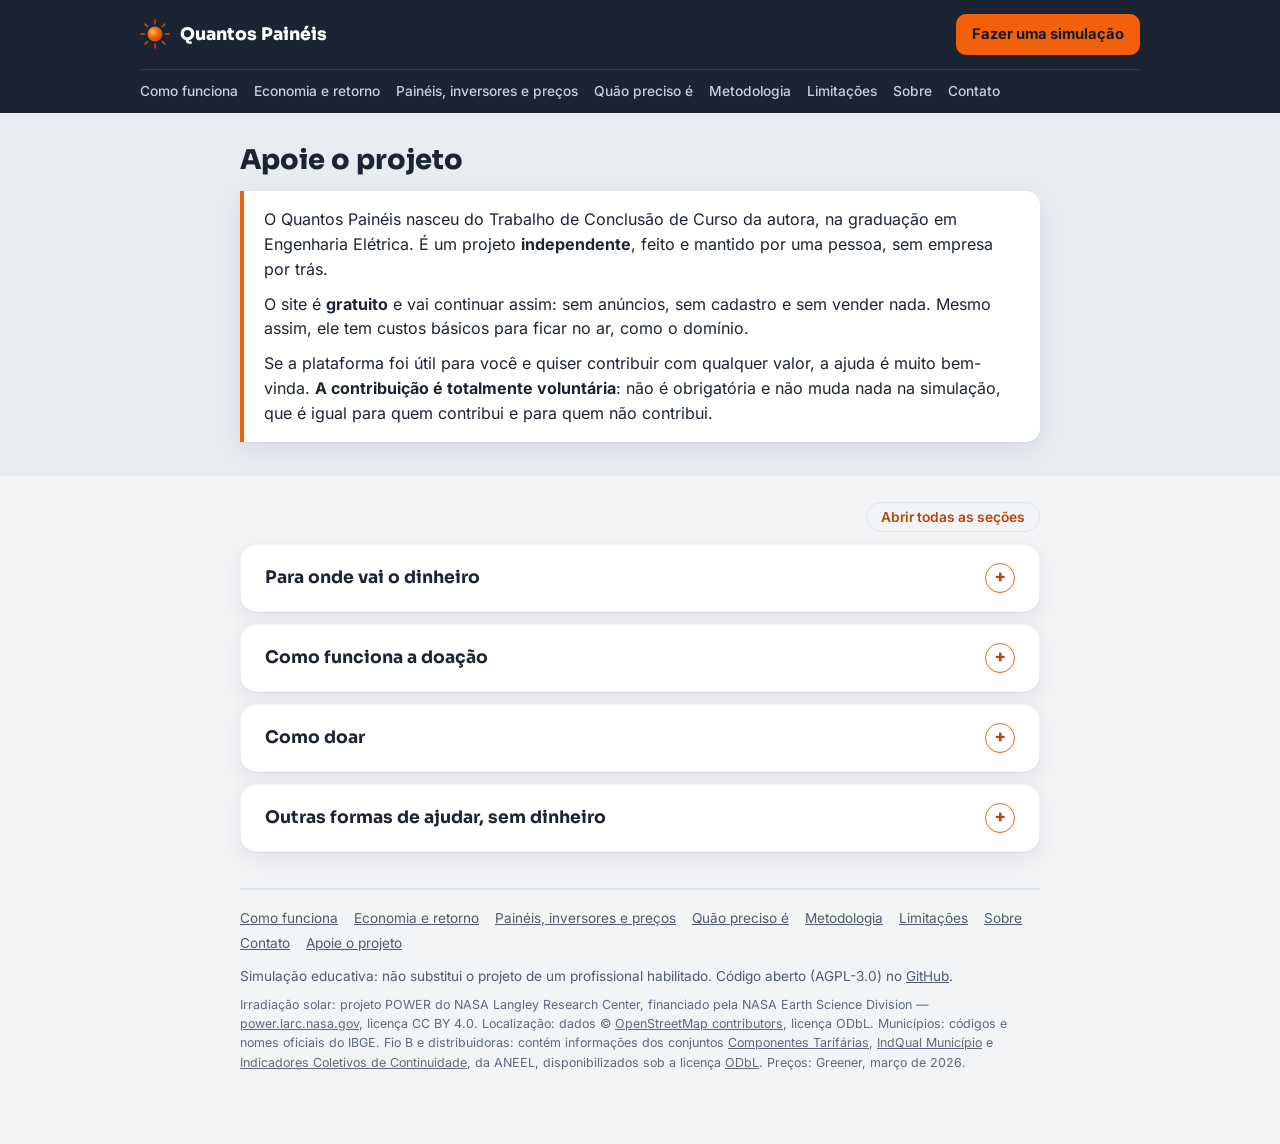
==== commit 920075c4: "Contato, Pix e dominio proprio (fase 2, item 2.6) - Contato: e-mail contato@quantospaineis.com.br - " ====
--- a/static/apoie.html
+++ b/static/apoie.html
@@ -48,8 +48,9 @@
 <div class="faixa-pagina-conteudo">
 <h1 class="pagina-titulo">Apoie o projeto</h1>
 <div class="resumo-pagina">
-<p>A plataforma é <strong>gratuita</strong> e vai continuar assim: sem anúncios, sem cadastro e sem vender nada. É um projeto <strong>independente</strong>, feito e mantido por uma pessoa, sem empresa por trás.</p>
-<p>Se ela foi útil para você e quiser ajudar a mantê-la no ar, você pode fazer uma doação de qualquer valor. <strong>É totalmente opcional.</strong></p>
+<p>O Quantos Painéis nasceu do Trabalho de Conclusão de Curso da autora, na graduação em Engenharia Elétrica. É um projeto <strong>independente</strong>, feito e mantido por uma pessoa, sem empresa por trás.</p>
+<p>O site é <strong>gratuito</strong> e vai continuar assim: sem anúncios, sem cadastro e sem vender nada. Mesmo assim, ele tem custos básicos para ficar no ar, como o domínio.</p>
+<p>Se a plataforma foi útil para você e quiser contribuir com qualquer valor, a ajuda é muito bem-vinda. <strong>A contribuição é totalmente voluntária</strong>: não é obrigatória e não muda nada na simulação, que é igual para quem contribui e para quem não contribui.</p>
 </div>
 </div>
 </div>
@@ -109,7 +110,8 @@
 <details class="secao-sanfona">
     <summary><h2 id="como-doar"><span class="divider-dot"></span>Como doar</h2></summary>
 <div class="secao-conteudo">
-<p><strong>Pix:</strong> <em>(a chave será publicada junto com o site)</em></p>
+<p><strong>Pix (chave aleatória):</strong><br>2076db15-90f3-4437-b14b-9cfe74d9ff82</p>
+<p>Copie a chave e cole no app do seu banco, na opção de pagar com chave Pix. Antes de confirmar, o banco mostra o nome de quem recebe: <strong>Brenda Morel Bueno Ferreira</strong>, a autora da plataforma.</p>
 </div>
 </details>
 </section>
@@ -121,7 +123,7 @@
 <ul>
 <li><strong>Avise se achar um erro.</strong> Numa ferramenta que se propõe a ser conferível, um erro apontado vale muito. Veja a página <a href="/contato"><strong>Contato</strong></a>.</li>
 <li><strong>Compartilhe</strong> com quem está pensando em instalar energia solar.</li>
-<li><strong>Se você programa</strong>, o código é aberto e está no <a href="https://github.com/gandalfa1/dimensionamento-fotovoltaico" target="_blank" rel="noopener">GitHub</a>.</li>
+<li><strong>Se você programa</strong>, o código é aberto e está no <a href="https://github.com/gandalfa1/quantos-paineis" target="_blank" rel="noopener">GitHub</a>.</li>
 </ul>
 </div>
 </details>
@@ -141,7 +143,7 @@
         <li><a href="/contato">Contato</a></li>
         <li><a href="/apoie">Apoie o projeto</a></li>
     </ul>
-    <p>Simulação educativa: não substitui o projeto de um profissional habilitado. Código aberto (AGPL-3.0) no <a href="https://github.com/gandalfa1/dimensionamento-fotovoltaico" target="_blank" rel="noopener">GitHub</a>.</p>
+    <p>Simulação educativa: não substitui o projeto de um profissional habilitado. Código aberto (AGPL-3.0) no <a href="https://github.com/gandalfa1/quantos-paineis" target="_blank" rel="noopener">GitHub</a>.</p>
     <p class="rodape-creditos">Irradiação solar: projeto POWER do NASA Langley Research Center, financiado pela NASA Earth Science Division — <a href="https://power.larc.nasa.gov/" target="_blank" rel="noopener">power.larc.nasa.gov</a>, licença CC BY 4.0. Localização: dados © <a href="https://www.openstreetmap.org/copyright" target="_blank" rel="noopener">OpenStreetMap contributors</a>, licença ODbL. Municípios: códigos e nomes oficiais do IBGE. Fio B e distribuidoras: contém informações dos conjuntos <a href="https://dadosabertos.aneel.gov.br/dataset/componentes-tarifarias" target="_blank" rel="noopener">Componentes Tarifárias</a>, <a href="https://dadosabertos.aneel.gov.br/dataset/indqual-municipio" target="_blank" rel="noopener">IndQual Município</a> e <a href="https://dadosabertos.aneel.gov.br/dataset/indicadores-coletivos-de-continuidade-dec-e-fec" target="_blank" rel="noopener">Indicadores Coletivos de Continuidade</a>, da ANEEL, disponibilizados sob a licença <a href="https://opendatacommons.org/licenses/odbl/1-0/" target="_blank" rel="noopener">ODbL</a>. Preços: Greener, março de 2026.</p>
 </footer>
 </div>
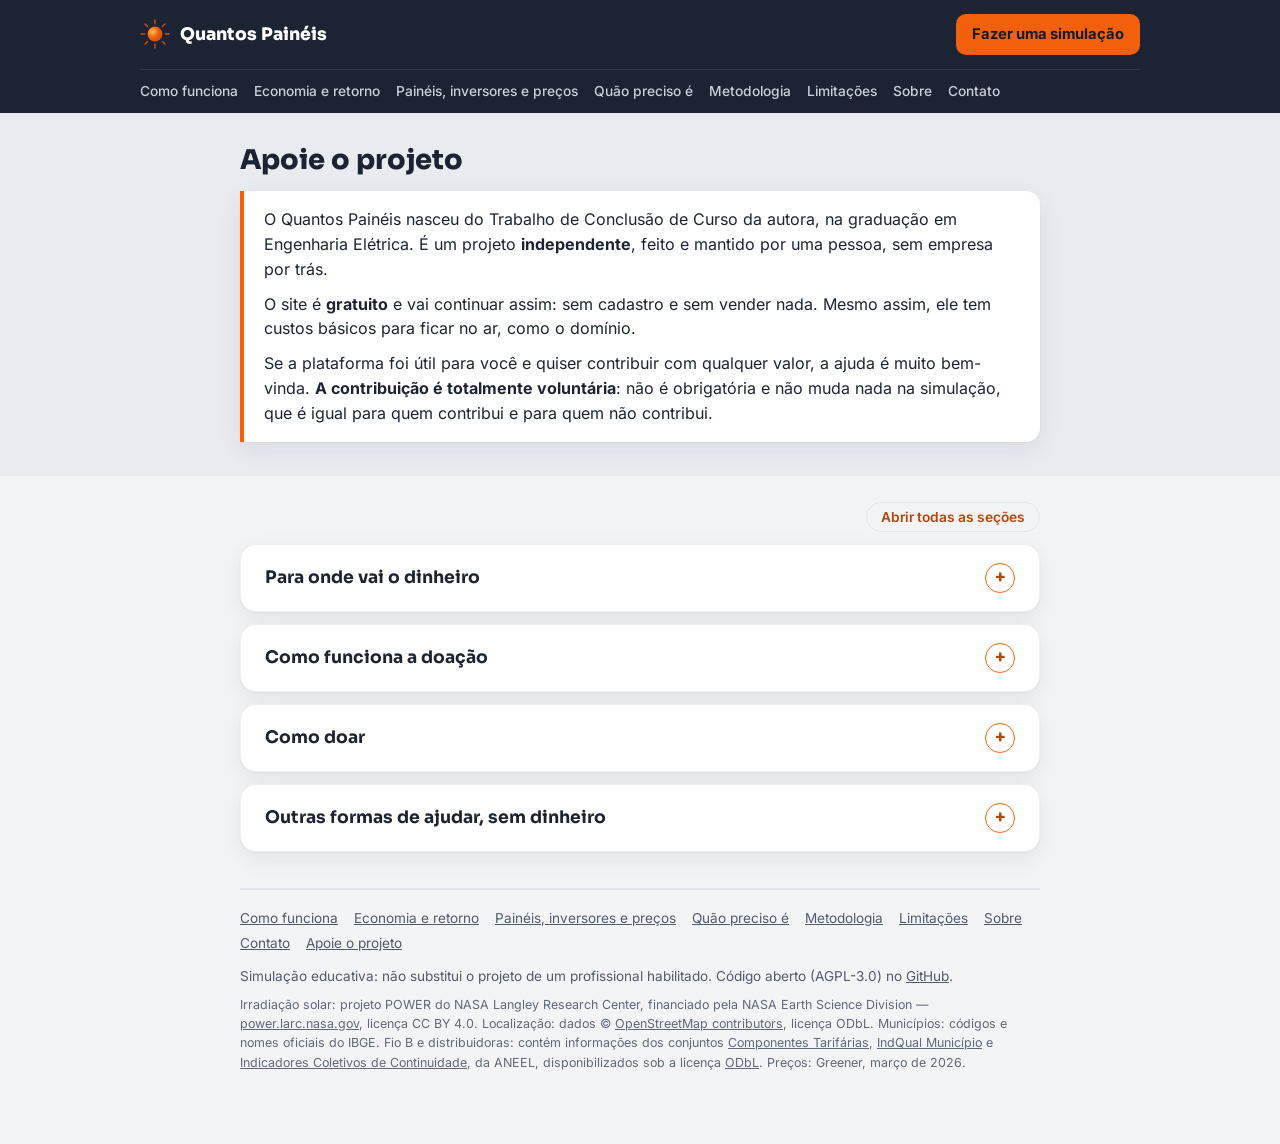
==== commit c9b50622: "Apoie: tira "sem anuncios" do texto de abertura Co-Authored-By: Claude Opus 5.5 <noreply@anthropic.c" ====
--- a/static/apoie.html
+++ b/static/apoie.html
@@ -49,7 +49,7 @@
 <h1 class="pagina-titulo">Apoie o projeto</h1>
 <div class="resumo-pagina">
 <p>O Quantos Painéis nasceu do Trabalho de Conclusão de Curso da autora, na graduação em Engenharia Elétrica. É um projeto <strong>independente</strong>, feito e mantido por uma pessoa, sem empresa por trás.</p>
-<p>O site é <strong>gratuito</strong> e vai continuar assim: sem anúncios, sem cadastro e sem vender nada. Mesmo assim, ele tem custos básicos para ficar no ar, como o domínio.</p>
+<p>O site é <strong>gratuito</strong> e vai continuar assim: sem cadastro e sem vender nada. Mesmo assim, ele tem custos básicos para ficar no ar, como o domínio.</p>
 <p>Se a plataforma foi útil para você e quiser contribuir com qualquer valor, a ajuda é muito bem-vinda. <strong>A contribuição é totalmente voluntária</strong>: não é obrigatória e não muda nada na simulação, que é igual para quem contribui e para quem não contribui.</p>
 </div>
 </div>
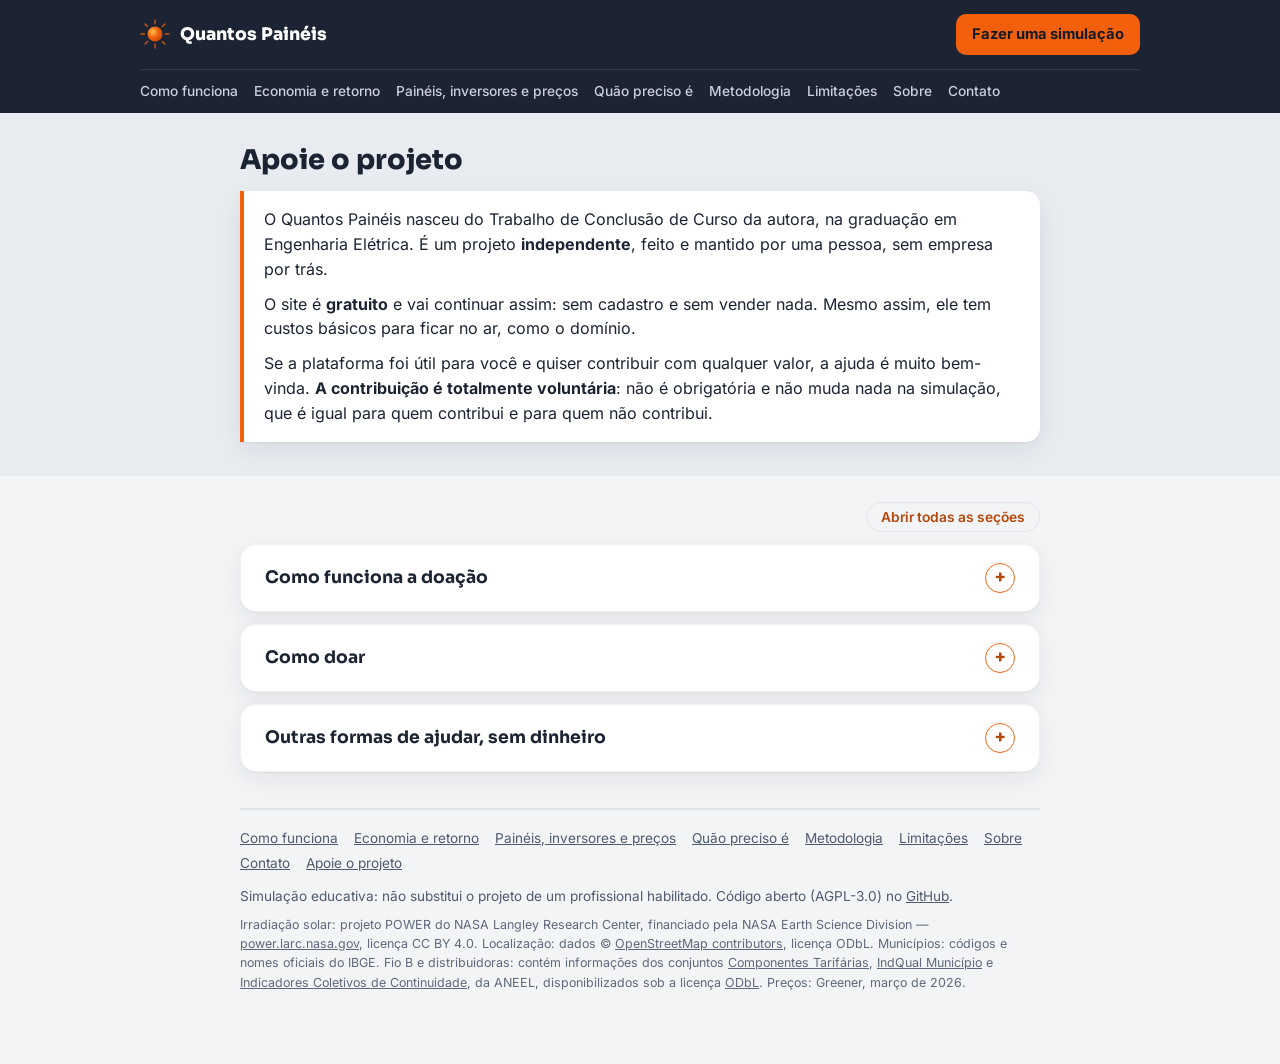
==== commit 07063779: "Apoie sem "Para onde vai o dinheiro"; Sobre sem mencao a anuncios Co-Authored-By: Claude Opus 5.5 <n" ====
--- a/static/apoie.html
+++ b/static/apoie.html
@@ -56,42 +56,6 @@
 </div>
 <div class="page-wrap pagina-corpo">
 <p class="abrir-todas no-print"><button type="button" class="btn-abrir-todas" aria-pressed="false">Abrir todas as seções</button></p>
-
-<section class="card secao" aria-labelledby="para-onde-vai-o-dinheiro">
-<details class="secao-sanfona">
-    <summary><h2 id="para-onde-vai-o-dinheiro"><span class="divider-dot"></span>Para onde vai o dinheiro</h2></summary>
-<div class="secao-conteudo">
-<p>Manter o site tem um custo pequeno, e queremos que você saiba qual é:</p>
-<div class="tabela-wrap"><table class="tabela-geracao">
-<thead>
-<tr>
-<th scope="col">Custo</th>
-<th scope="col">Valor</th>
-<th scope="col">Situação</th>
-</tr>
-</thead>
-<tbody>
-<tr>
-<th scope="row">Domínio (o endereço do site)</th>
-<td>cerca de R$ 40 por ano</td>
-<td>necessário</td>
-</tr>
-<tr>
-<th scope="row">Hospedagem</th>
-<td>R$ 0 hoje (plano gratuito)</td>
-<td>funciona, mas o site "dorme" quando fica sem visitas e demora cerca de 1 minuto para abrir de novo</td>
-</tr>
-<tr>
-<th scope="row">Hospedagem que não "dorme"</th>
-<td>cerca de R$ 38 por mês</td>
-<td>só se as doações permitirem</td>
-</tr>
-</tbody>
-</table></div>
-<p><strong>A ordem de uso das doações:</strong> primeiro, pagar o domínio. Se sobrar, melhorar a hospedagem, para o site abrir na hora.</p>
-</div>
-</details>
-</section>
 
 <section class="card secao" aria-labelledby="como-funciona-a-doacao">
 <details class="secao-sanfona">
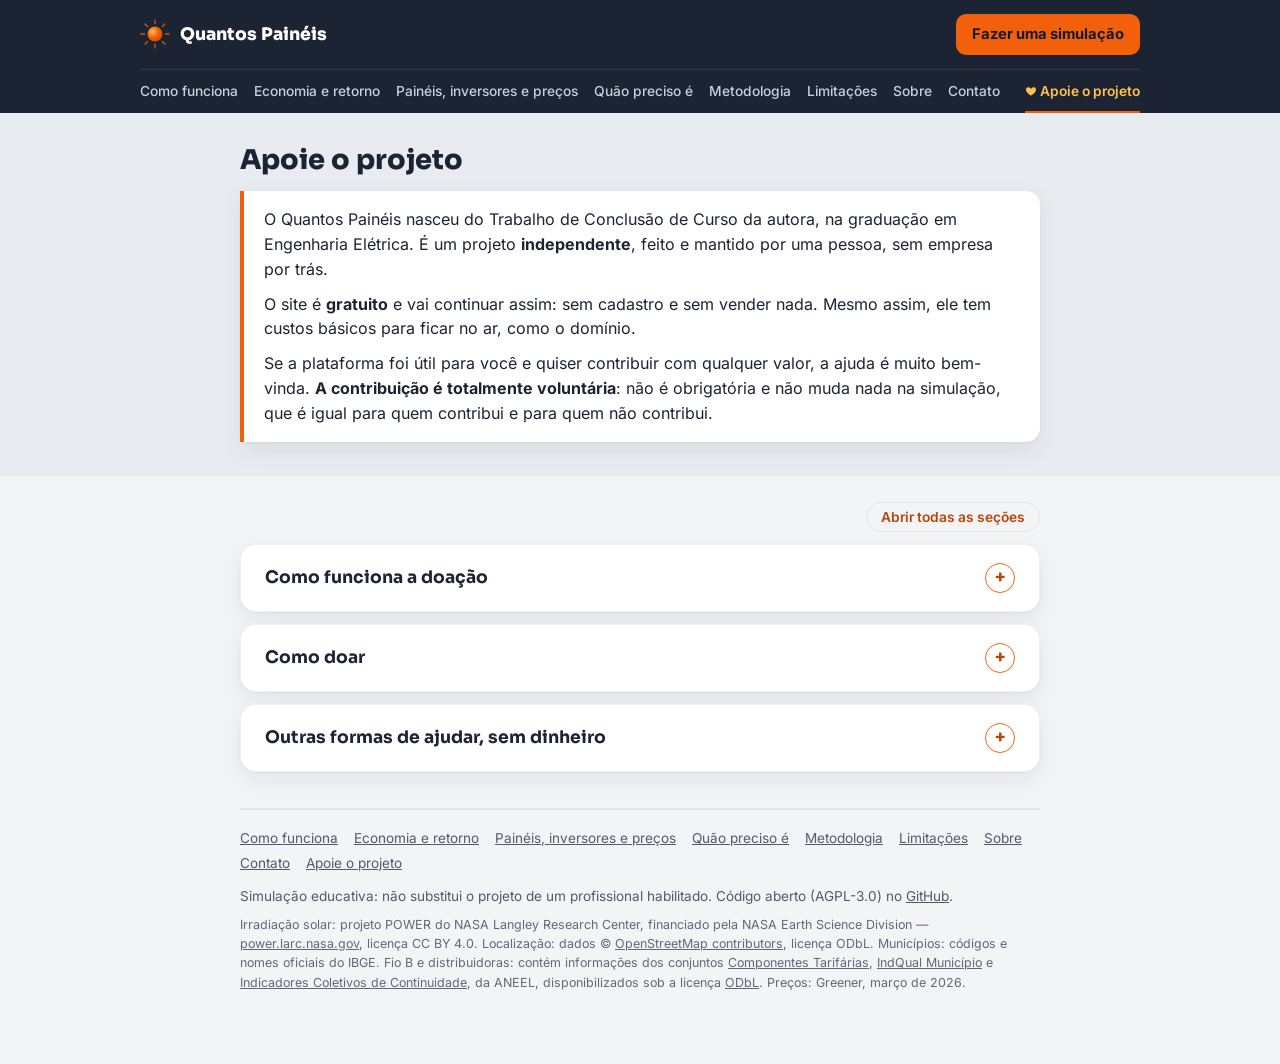
==== commit 6c5b7098: "Apoie mais visivel: menu do topo (computador e celular) e frase no fim do resultado "Apoie o projeto" ====
--- a/static/apoie.html
+++ b/static/apoie.html
@@ -25,6 +25,7 @@
                     <li><a href="/limitacoes">Limitações</a></li>
                     <li><a href="/sobre">Sobre</a></li>
                     <li><a href="/contato">Contato</a></li>
+                    <li class="menu-apoie"><a class="link-apoie" href="/apoie" aria-current="page"><svg class="icone-apoie" width="12" height="12" viewBox="0 0 24 24" aria-hidden="true" focusable="false"><path fill="currentColor" d="M12 21s-7.5-4.6-9.6-9.2C.9 8.4 3 4.5 6.6 4.5c2.1 0 3.6 1.2 5.4 3.2 1.8-2 3.3-3.2 5.4-3.2 3.6 0 5.7 3.9 4.2 7.3C19.5 16.4 12 21 12 21z"/></svg> Apoie o projeto</a></li>
                 </ul>
             </details>
             <a class="btn-simular-topo" href="/"><span class="so-pc">Fazer uma simulação</span><span class="so-cel">Simular</span></a>
@@ -40,6 +41,7 @@
             <li><a href="/limitacoes">Limitações</a></li>
             <li><a href="/sobre">Sobre</a></li>
             <li><a href="/contato">Contato</a></li>
+            <li class="menu-apoie"><a class="link-apoie" href="/apoie" aria-current="page"><svg class="icone-apoie" width="12" height="12" viewBox="0 0 24 24" aria-hidden="true" focusable="false"><path fill="currentColor" d="M12 21s-7.5-4.6-9.6-9.2C.9 8.4 3 4.5 6.6 4.5c2.1 0 3.6 1.2 5.4 3.2 1.8-2 3.3-3.2 5.4-3.2 3.6 0 5.7 3.9 4.2 7.3C19.5 16.4 12 21 12 21z"/></svg> Apoie o projeto</a></li>
         </ul>
     </nav>
 </header>
--- a/static/style.css
+++ b/static/style.css
@@ -1677,3 +1677,17 @@
 .resumo-envio .resumo-falta { color: var(--color-text-muted); font-style: italic; }
 .resumo-envio .aviso-campo { margin-top: 10px; }
 .resumo-envio .resumo-rodape { margin: 10px 0 0; font-size: 0.84rem; color: var(--color-text-muted); }
+
+/* APOIE MAIS VISÍVEL (30/10/2026, pedido da aluna: "mais visível, sem chamar
+   atenção nem roubar espaço"). No menu do topo, "Apoie o projeto" é o último
+   item, encostado à direita, em dourado (a cor do sol do logo); no celular,
+   fecha a lista "Páginas", depois de uma linha fina. No resultado, uma frase
+   pequena DEPOIS das perguntas frequentes, fora da impressão. Dourado #FFC24B
+   sobre o fundo do topo #1C2433: 10,6:1. */
+.topo-menu li.menu-apoie { margin-left: auto; }
+.topo-menu a.link-apoie, .topo-menu-celular a.link-apoie { color: var(--color-gold); }
+.topo-menu a.link-apoie:hover { color: #FFD57E; }
+.icone-apoie { vertical-align: -1px; }
+.topo-menu-celular li.menu-apoie { border-top: 1px solid rgba(255, 255, 255, 0.12); margin-top: 6px; padding-top: 6px; }
+.apoio-discreto { font-size: 0.92rem; color: var(--color-text-muted); border-top: 1px solid var(--color-border); padding-top: 16px; margin-top: 24px; }
+.apoio-discreto a { color: var(--color-primary-dark); font-weight: 600; }
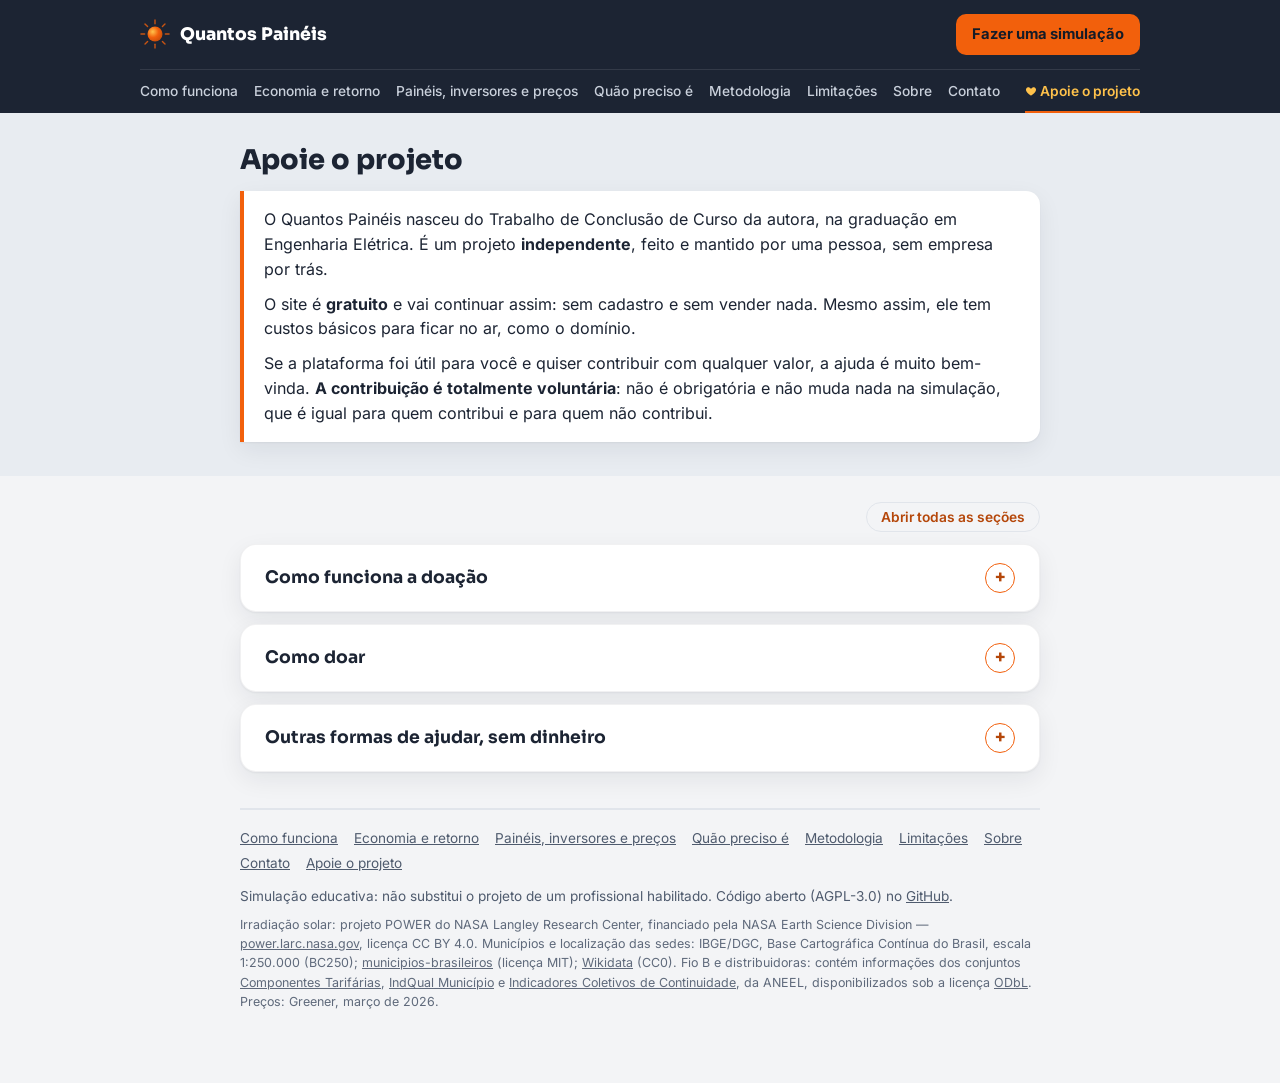
==== commit 2b93b9d4: "B1 (fase 4): textos da tabela de sol (creditos, Sobre, Metodologia, Limitacoes, Entenda, Precisao, R" ====
--- a/static/apoie.html
+++ b/static/apoie.html
@@ -110,7 +110,7 @@
         <li><a href="/apoie">Apoie o projeto</a></li>
     </ul>
     <p>Simulação educativa: não substitui o projeto de um profissional habilitado. Código aberto (AGPL-3.0) no <a href="https://github.com/gandalfa1/quantos-paineis" target="_blank" rel="noopener">GitHub</a>.</p>
-    <p class="rodape-creditos">Irradiação solar: projeto POWER do NASA Langley Research Center, financiado pela NASA Earth Science Division — <a href="https://power.larc.nasa.gov/" target="_blank" rel="noopener">power.larc.nasa.gov</a>, licença CC BY 4.0. Localização: dados © <a href="https://www.openstreetmap.org/copyright" target="_blank" rel="noopener">OpenStreetMap contributors</a>, licença ODbL. Municípios: códigos e nomes oficiais do IBGE. Fio B e distribuidoras: contém informações dos conjuntos <a href="https://dadosabertos.aneel.gov.br/dataset/componentes-tarifarias" target="_blank" rel="noopener">Componentes Tarifárias</a>, <a href="https://dadosabertos.aneel.gov.br/dataset/indqual-municipio" target="_blank" rel="noopener">IndQual Município</a> e <a href="https://dadosabertos.aneel.gov.br/dataset/indicadores-coletivos-de-continuidade-dec-e-fec" target="_blank" rel="noopener">Indicadores Coletivos de Continuidade</a>, da ANEEL, disponibilizados sob a licença <a href="https://opendatacommons.org/licenses/odbl/1-0/" target="_blank" rel="noopener">ODbL</a>. Preços: Greener, março de 2026.</p>
+    <p class="rodape-creditos">Irradiação solar: projeto POWER do NASA Langley Research Center, financiado pela NASA Earth Science Division — <a href="https://power.larc.nasa.gov/" target="_blank" rel="noopener">power.larc.nasa.gov</a>, licença CC BY 4.0. Municípios e localização das sedes: IBGE/DGC, Base Cartográfica Contínua do Brasil, escala 1:250.000 (BC250); <a href="https://github.com/kelvins/municipios-brasileiros" target="_blank" rel="noopener">municipios-brasileiros</a> (licença MIT); <a href="https://www.wikidata.org/" target="_blank" rel="noopener">Wikidata</a> (CC0). Fio B e distribuidoras: contém informações dos conjuntos <a href="https://dadosabertos.aneel.gov.br/dataset/componentes-tarifarias" target="_blank" rel="noopener">Componentes Tarifárias</a>, <a href="https://dadosabertos.aneel.gov.br/dataset/indqual-municipio" target="_blank" rel="noopener">IndQual Município</a> e <a href="https://dadosabertos.aneel.gov.br/dataset/indicadores-coletivos-de-continuidade-dec-e-fec" target="_blank" rel="noopener">Indicadores Coletivos de Continuidade</a>, da ANEEL, disponibilizados sob a licença <a href="https://opendatacommons.org/licenses/odbl/1-0/" target="_blank" rel="noopener">ODbL</a>. Preços: Greener, março de 2026.</p>
 </footer>
 </div>
 <script>
--- a/static/style.css
+++ b/static/style.css
@@ -1009,8 +1009,11 @@
   cursor: pointer;
 }
 @media (max-width: 600px) {
-  .botoes-imprimir { display: flex; flex-direction: column; gap: 8px; }
-  .botoes-imprimir .btn-secundario { width: 100%; margin: 0; }
+  /* (04/11/2026, revisao "como um leigo") tres botoes empilhados ocupavam meia tela antes
+     do resultado: compartilhar em cima, os dois de imprimir lado a lado, menores. */
+  .botoes-imprimir { display: grid; grid-template-columns: 1fr 1fr; gap: 8px; }
+  .botoes-imprimir .btn-secundario { width: 100%; margin: 0; padding: 9px 8px; font-size: 0.85rem; }
+  .botoes-imprimir .btn-secundario:first-child { grid-column: 1 / -1; }
 }
 
 /* ---------- Rodapé ---------- */
@@ -1691,3 +1694,94 @@
 .topo-menu-celular li.menu-apoie { border-top: 1px solid rgba(255, 255, 255, 0.12); margin-top: 6px; padding-top: 6px; }
 .apoio-discreto { font-size: 0.92rem; color: var(--color-text-muted); border-top: 1px solid var(--color-border); padding-top: 16px; margin-top: 24px; }
 .apoio-discreto a { color: var(--color-primary-dark); font-weight: 600; }
+
+/* FASE 4, N3 (03/11/2026): aviso do botao "Compartilhar imagem" (imagem baixada ou erro). */
+.aviso-compartilhar { text-align: right; font-size: 0.85rem; color: var(--color-text-muted); margin: -12px 0 18px; }
+.aviso-compartilhar:empty { display: none; }
+@media (max-width: 600px) { .aviso-compartilhar { text-align: left; } }
+
+/* FASE 4, N2 (04/11/2026), pedido da aluna: tudo o que e dinheiro fica numa
+   secao "Economia e retorno" que abre com um clique, com uma linha de resumo
+   sempre a vista. Fechada, parece um cartao; aberta, os cartoes de dentro
+   aparecem logo abaixo. As duas impressoes abrem a secao sozinhas (script no
+   fim do resultado.html). */
+/* (04/11/2026, 2o pedido da aluna: "deixar tudo num unico quadro") a secao
+   inteira e UM cartao: o cabecalho clicavel em cima e, aberta, os tres blocos
+   (economia, investimento e retorno, longo prazo) dentro do mesmo quadro,
+   separados por uma linha fina - sem caixa dentro de caixa. */
+.secao-economia {
+  margin: 0 0 24px; background: var(--color-surface);
+  border: 1px solid rgba(20, 27, 39, 0.06); border-left: 4px solid var(--color-primary);
+  border-radius: 16px; box-shadow: var(--shadow-card);
+}
+.secao-economia > summary { list-style: none; cursor: pointer; }
+.secao-economia > summary::-webkit-details-marker { display: none; }
+.secao-economia-cabeca {
+  display: grid; grid-template-columns: 1fr auto; gap: 4px 16px; align-items: center;
+  padding: 20px 28px;
+}
+.secao-economia[open] > .secao-economia-cabeca { border-bottom: 1px solid var(--color-border); }
+.secao-economia-titulo { font-family: 'Sora', sans-serif; font-size: 1.25rem; font-weight: 700; color: var(--color-text); }
+.secao-economia-linha { grid-column: 1; font-size: 0.92rem; color: var(--color-text-muted); }
+.secao-economia-abrir {
+  grid-column: 2; grid-row: 1 / span 3; display: inline-flex; align-items: center; gap: 6px;
+  font-size: 0.88rem; font-weight: 700; color: var(--color-primary-dark); white-space: nowrap;
+}
+.secao-economia-abrir::before { content: "Ver detalhes"; }
+.secao-economia-abrir::after {
+  content: "+"; display: inline-grid; place-items: center; width: 24px; height: 24px; border-radius: 50%;
+  border: 2px solid var(--color-primary); font-family: 'Sora', sans-serif; font-size: 1rem; line-height: 1;
+}
+.secao-economia[open] .secao-economia-abrir::before { content: "Fechar"; }
+.secao-economia[open] .secao-economia-abrir::after { content: "−"; }
+.secao-economia > summary:focus-visible { outline: 2px solid var(--color-primary-dark); outline-offset: -3px; }
+.secao-economia > .card {
+  background: none; border: none; border-radius: 0; box-shadow: none;
+  margin: 0; padding: 26px 28px 28px;
+}
+.secao-economia > .card + .card { border-top: 1px solid var(--color-border); }
+.secao-economia > .card h2 { font-size: 1.12rem; margin-bottom: 14px; }
+
+/* FASE 4, N2: cartao "No longo prazo (25 anos)" */
+.card-25 .valor-faixa { font-family: 'Sora', sans-serif; font-weight: 800; font-size: 1.45rem; line-height: 1.3; color: var(--color-text); margin: 0 0 10px; }
+.card-25 .lead { margin: 0 0 6px; color: var(--color-text-muted); }
+.conta-25 { width: 100%; border-collapse: collapse; margin: 6px 0 4px; font-size: 0.92rem; }
+.conta-25 td { padding: 7px 0; border-bottom: 1px solid var(--color-border); }
+.conta-25 td.v { text-align: right; font-weight: 700; white-space: nowrap; padding-left: 12px; }
+.conta-25 tr.total td { border-bottom: none; background: var(--color-dica-bg); font-family: 'Sora', sans-serif; font-size: 1rem; }
+.conta-25 tr.total td:first-child { border-left: 3px solid var(--color-primary); padding-left: 12px; border-radius: 8px 0 0 8px; }
+.conta-25 tr.total td.v { padding-right: 12px; border-radius: 0 8px 8px 0; }
+.secao-economia-alerta { grid-column: 1; font-size: 0.88rem; color: var(--color-text); background: var(--color-dica-bg); border-radius: 8px; padding: 6px 10px; margin-top: 4px; }
+.conta-25 tr.grupo td { font-weight: 700; border-bottom: none; padding-top: 12px; }
+.conta-25 tr.sub td { color: var(--color-text-muted); font-size: 0.88rem; }
+.conta-25 tr.sub td:first-child { padding-left: 16px; }
+.conta-25 tr.sub td.v { font-weight: 400; }
+.conta-25 tr.total td { border-bottom: none; }
+.card-25 .alt { font-size: 0.9rem; color: var(--color-text-muted); margin: 10px 0 0; }
+.card-25 .bloco { border-top: 1px solid var(--color-border); margin-top: 22px; padding-top: 18px; }
+.card-25 h3 { font-family: 'Sora', sans-serif; font-size: 1.05rem; margin: 0 0 10px; display: flex; align-items: center; gap: 10px; flex-wrap: wrap; }
+.selo { font-family: 'Inter', sans-serif; font-size: 0.8rem; font-weight: 700; padding: 3px 10px; border-radius: 999px; }
+.selo-sim { background: #E6F4EA; color: #1E6B34; }
+.selo-nao { background: #FDECEA; color: #A1281B; }
+.comparacao { display: grid; grid-template-columns: 170px 1fr; gap: 10px 14px; align-items: center; font-size: 0.9rem; }
+.comparacao .rot { color: var(--color-text-muted); }
+.trilho { position: relative; height: 22px; background: var(--color-bg); border-radius: 6px; }
+.trilho .seg { position: absolute; left: 0; top: 0; bottom: 0; border-radius: 6px; }
+.trilho .seg.sistema { background: linear-gradient(90deg, #FFC24B, #F2600C); }
+.trilho .seg.poup { background: var(--color-muted-bar); }
+.trilho .txt { position: absolute; top: 50%; transform: translateY(-50%); font-weight: 700; font-size: 0.82rem; white-space: nowrap; }
+.card-25 .nota { font-size: 0.85rem; color: var(--color-text-muted); margin: 12px 0 0; }
+.card-25 details ul { padding-left: 18px; margin: 8px 0; }
+.card-25 details li { margin-bottom: 6px; font-size: 0.88rem; }
+@media (max-width: 600px) {
+  .secao-economia-cabeca { padding: 16px 18px; grid-template-columns: 1fr; }
+  .secao-economia > .card { padding: 20px 18px 22px; }
+  .secao-economia-abrir { grid-column: 1; grid-row: auto; margin-top: 6px; }
+  .card-25 .valor-faixa { font-size: 1.25rem; }
+  .comparacao { grid-template-columns: 1fr; gap: 4px; }
+  .comparacao .rot { margin-top: 6px; }
+}
+@media print {
+  .secao-economia { box-shadow: none; border: 1px solid #ddd; border-left: 4px solid var(--color-primary); }
+  .secao-economia-abrir { display: none; }
+}
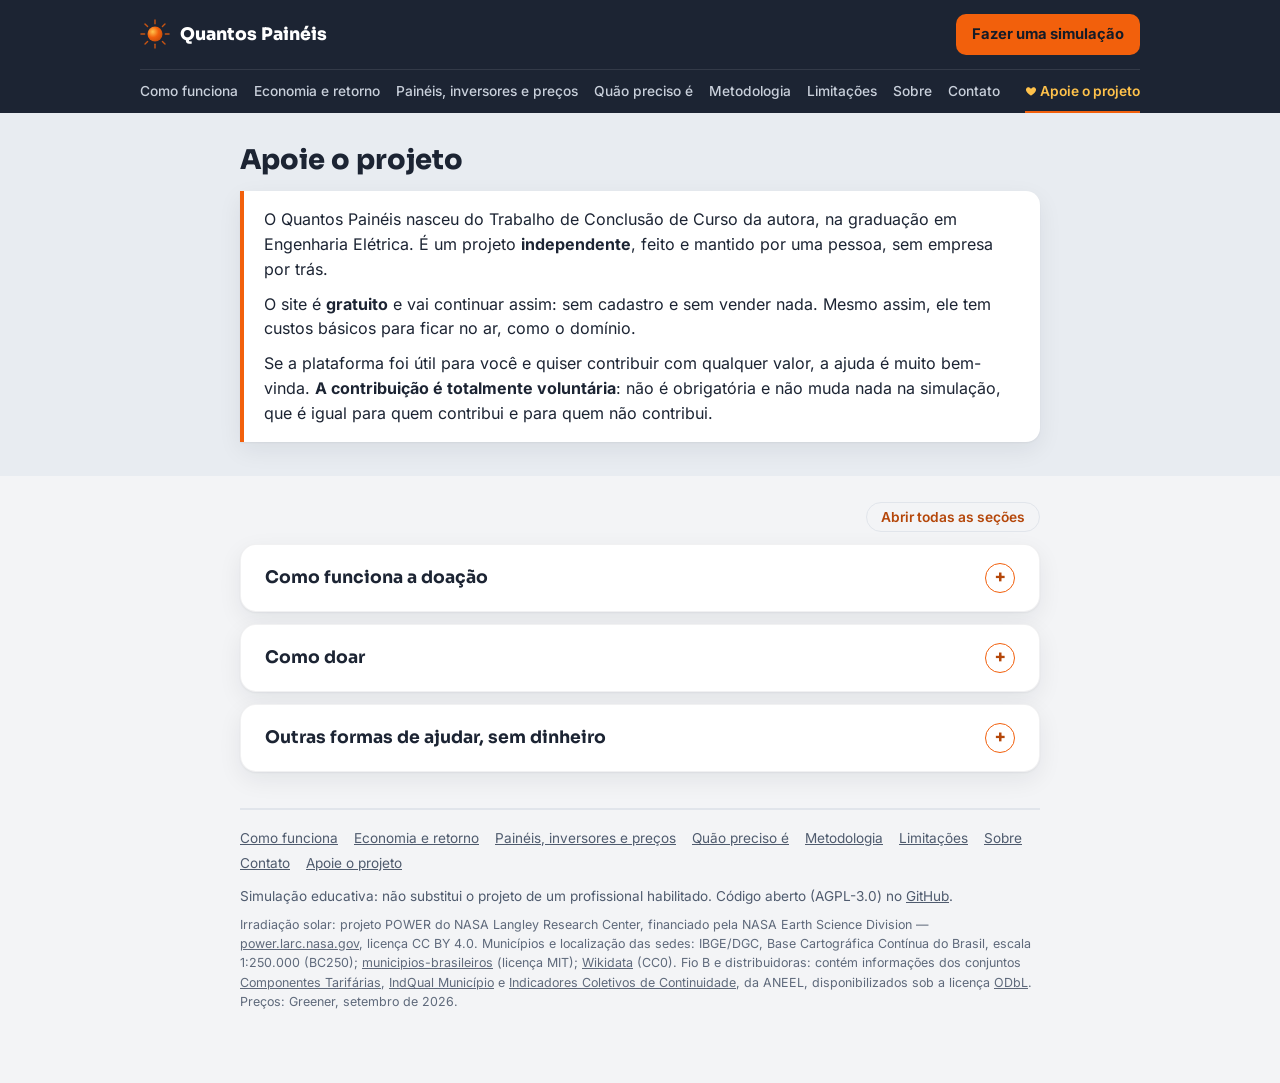
==== commit b8c52ab0: "Rodape: precos da Greener de setembro de 2026 Os precos sao da edicao de setembro/2026 desde 04d6af7" ====
--- a/static/apoie.html
+++ b/static/apoie.html
@@ -110,7 +110,7 @@
         <li><a href="/apoie">Apoie o projeto</a></li>
     </ul>
     <p>Simulação educativa: não substitui o projeto de um profissional habilitado. Código aberto (AGPL-3.0) no <a href="https://github.com/gandalfa1/quantos-paineis" target="_blank" rel="noopener">GitHub</a>.</p>
-    <p class="rodape-creditos">Irradiação solar: projeto POWER do NASA Langley Research Center, financiado pela NASA Earth Science Division — <a href="https://power.larc.nasa.gov/" target="_blank" rel="noopener">power.larc.nasa.gov</a>, licença CC BY 4.0. Municípios e localização das sedes: IBGE/DGC, Base Cartográfica Contínua do Brasil, escala 1:250.000 (BC250); <a href="https://github.com/kelvins/municipios-brasileiros" target="_blank" rel="noopener">municipios-brasileiros</a> (licença MIT); <a href="https://www.wikidata.org/" target="_blank" rel="noopener">Wikidata</a> (CC0). Fio B e distribuidoras: contém informações dos conjuntos <a href="https://dadosabertos.aneel.gov.br/dataset/componentes-tarifarias" target="_blank" rel="noopener">Componentes Tarifárias</a>, <a href="https://dadosabertos.aneel.gov.br/dataset/indqual-municipio" target="_blank" rel="noopener">IndQual Município</a> e <a href="https://dadosabertos.aneel.gov.br/dataset/indicadores-coletivos-de-continuidade-dec-e-fec" target="_blank" rel="noopener">Indicadores Coletivos de Continuidade</a>, da ANEEL, disponibilizados sob a licença <a href="https://opendatacommons.org/licenses/odbl/1-0/" target="_blank" rel="noopener">ODbL</a>. Preços: Greener, março de 2026.</p>
+    <p class="rodape-creditos">Irradiação solar: projeto POWER do NASA Langley Research Center, financiado pela NASA Earth Science Division — <a href="https://power.larc.nasa.gov/" target="_blank" rel="noopener">power.larc.nasa.gov</a>, licença CC BY 4.0. Municípios e localização das sedes: IBGE/DGC, Base Cartográfica Contínua do Brasil, escala 1:250.000 (BC250); <a href="https://github.com/kelvins/municipios-brasileiros" target="_blank" rel="noopener">municipios-brasileiros</a> (licença MIT); <a href="https://www.wikidata.org/" target="_blank" rel="noopener">Wikidata</a> (CC0). Fio B e distribuidoras: contém informações dos conjuntos <a href="https://dadosabertos.aneel.gov.br/dataset/componentes-tarifarias" target="_blank" rel="noopener">Componentes Tarifárias</a>, <a href="https://dadosabertos.aneel.gov.br/dataset/indqual-municipio" target="_blank" rel="noopener">IndQual Município</a> e <a href="https://dadosabertos.aneel.gov.br/dataset/indicadores-coletivos-de-continuidade-dec-e-fec" target="_blank" rel="noopener">Indicadores Coletivos de Continuidade</a>, da ANEEL, disponibilizados sob a licença <a href="https://opendatacommons.org/licenses/odbl/1-0/" target="_blank" rel="noopener">ODbL</a>. Preços: Greener, setembro de 2026.</p>
 </footer>
 </div>
 <script>
--- a/static/style.css
+++ b/static/style.css
@@ -954,6 +954,16 @@
   color: var(--color-text-muted);
   font-size: 0.92rem;
 }
+
+/* Fase 4, item 27 (11/11/2026): lista dentro de uma resposta do FAQ, com o mesmo
+   texto do paragrafo. So a pergunta "O que conferir no orcamento do instalador?" usa. */
+.faq-item ul {
+  margin: -8px 4px 16px;
+  padding-left: 22px;
+  color: var(--color-text-muted);
+  font-size: 0.92rem;
+}
+.faq-item li { margin-bottom: 4px; }
 
 /* ---------- Erro ---------- */
 .erro-box {
@@ -1434,6 +1444,19 @@
 .aviso-destaque .nota-mais { margin-top: 4px; }
 .aviso-destaque .nota-mais > summary { padding: 2px 0; }
 .aviso-destaque .nota-mais > div { margin-top: 6px; }
+/* (11/11/2026, pedido da aluna) "Ver os modelos de inversor", acima de
+   10 kW, e mais importante que as outras notas recolhidas: vira um botao
+   largo, com borda e fundo claro, para chamar o clique. So o resultado
+   acima de 10 kW usa esta classe. */
+.nota-destaque { margin-top: 14px; }
+.nota-destaque > summary {
+    display: flex; width: 100%; box-sizing: border-box;
+    font-size: 0.95rem; font-weight: 700;
+    padding: 10px 14px; border: 1.5px solid var(--color-primary);
+    border-radius: 10px; background: rgba(242, 96, 12, 0.07);
+}
+.nota-destaque > summary:hover { background: rgba(242, 96, 12, 0.13); }
+.nota-destaque[open] > summary { margin-bottom: 6px; }
 .aviso-destaque .nota-mais > div p + p { margin-top: 8px; }
 .nota-fontes { margin-top: 20px; padding-top: 8px; border-top: 1px solid var(--color-border); }
 .nota-fontes .nota-fonte { margin: 6px 0 0; padding-top: 0; border-top: none; }
@@ -1785,3 +1808,41 @@
   .secao-economia { box-shadow: none; border: 1px solid #ddd; border-left: 4px solid var(--color-primary); }
   .secao-economia-abrir { display: none; }
 }
+
+/* =========================================================
+   FASE 4, OUTRAS MARCAS (17/11/2026; maquete aprovada pela aluna em 13/11)
+   "Ver outros inversores que servem" e "Ver com outras placas", no cartao
+   do dimensionamento, e o aviso do topo quando o resultado foi refeito com
+   outra placa. Fora da impressao (.no-print): as notas recolhidas abrem
+   sozinhas ao imprimir, e o resumo impresso continua com 2 folhas.
+   ========================================================= */
+.lista-inv { margin: 6px 0 0 18px; }
+.opcao-rede { margin: 12px 0 0; font-weight: 600; }
+.opcao-falta { margin: 6px 0 0; font-size: 0.9rem; color: var(--color-text-muted); }
+.lista-opcoes { list-style: none; padding: 0; margin: 8px 0 0; }
+.lista-opcoes > li {
+    display: flex; flex-wrap: wrap; align-items: center; gap: 4px 12px;
+    padding: 10px 0; border-bottom: 1px solid var(--color-border);
+}
+.lista-opcoes > li:last-child { border-bottom: none; }
+.opcao-nome { font-weight: 600; min-width: 185px; }
+.opcao-num { flex: 1; white-space: nowrap; }
+.opcao-obs { flex-basis: 100%; font-size: 0.85rem; color: var(--color-text-muted); margin-top: -2px; }
+.opcao-atual { font-size: 0.85rem; color: var(--color-text-muted); }
+.opcao-nao .opcao-num { color: var(--color-text-muted); }
+.lista-opcoes form { margin: 0; }
+.lista-opcoes .btn-secundario { margin: 0; padding: 6px 14px; font-size: 0.9rem; }
+.lista-opcoes .nota-mais { flex-basis: 100%; margin-top: 0; }
+.aviso-placa {
+    display: flex; flex-wrap: wrap; align-items: center; justify-content: space-between;
+    gap: 8px 16px; margin-bottom: 20px; padding: 12px 16px;
+    border: 1.5px solid var(--color-primary); border-radius: 10px;
+    background: rgba(242, 96, 12, 0.07);
+}
+.aviso-placa p { margin: 0; }
+.aviso-placa form { margin: 0; }
+.aviso-placa .btn-secundario { margin: 0; padding: 6px 14px; font-size: 0.9rem; }
+@media (max-width: 600px) {
+  .opcao-nome { flex-basis: 100%; min-width: 0; }
+  .opcao-nao .opcao-num { white-space: normal; }
+}
